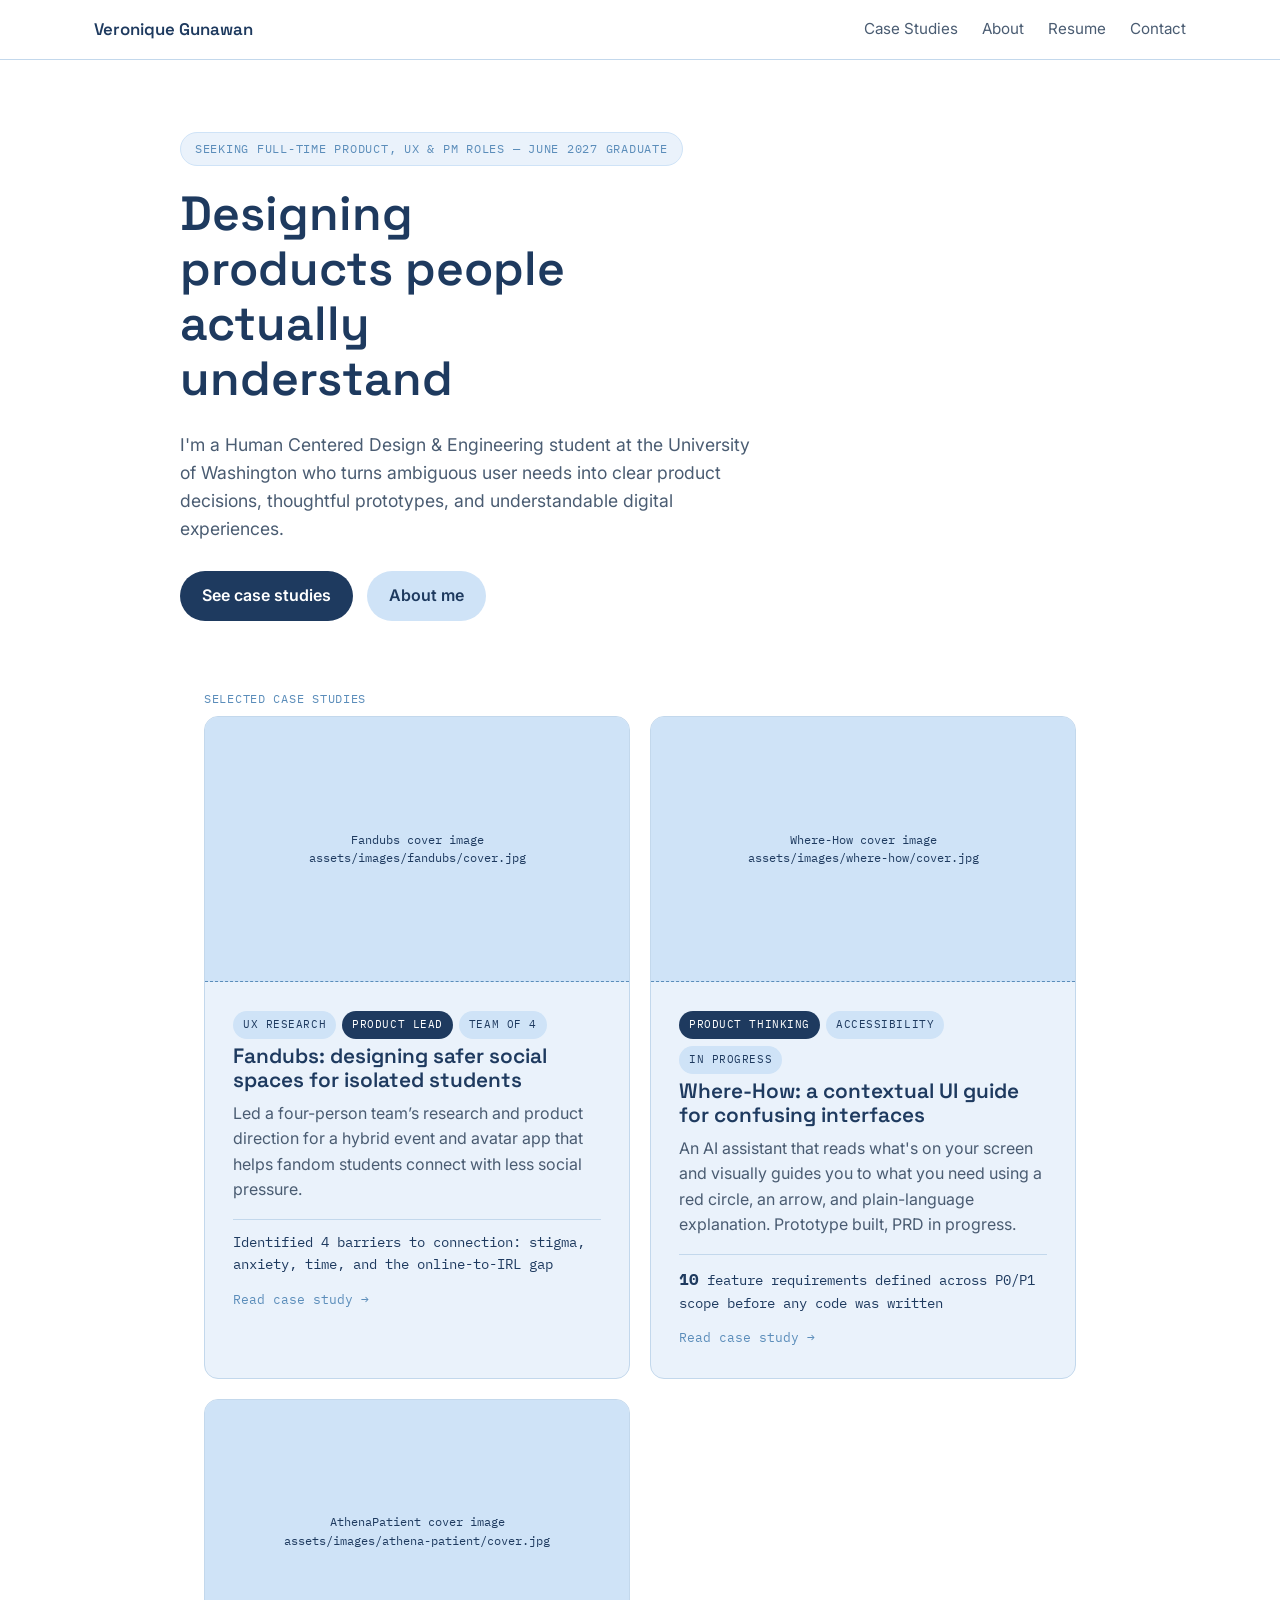
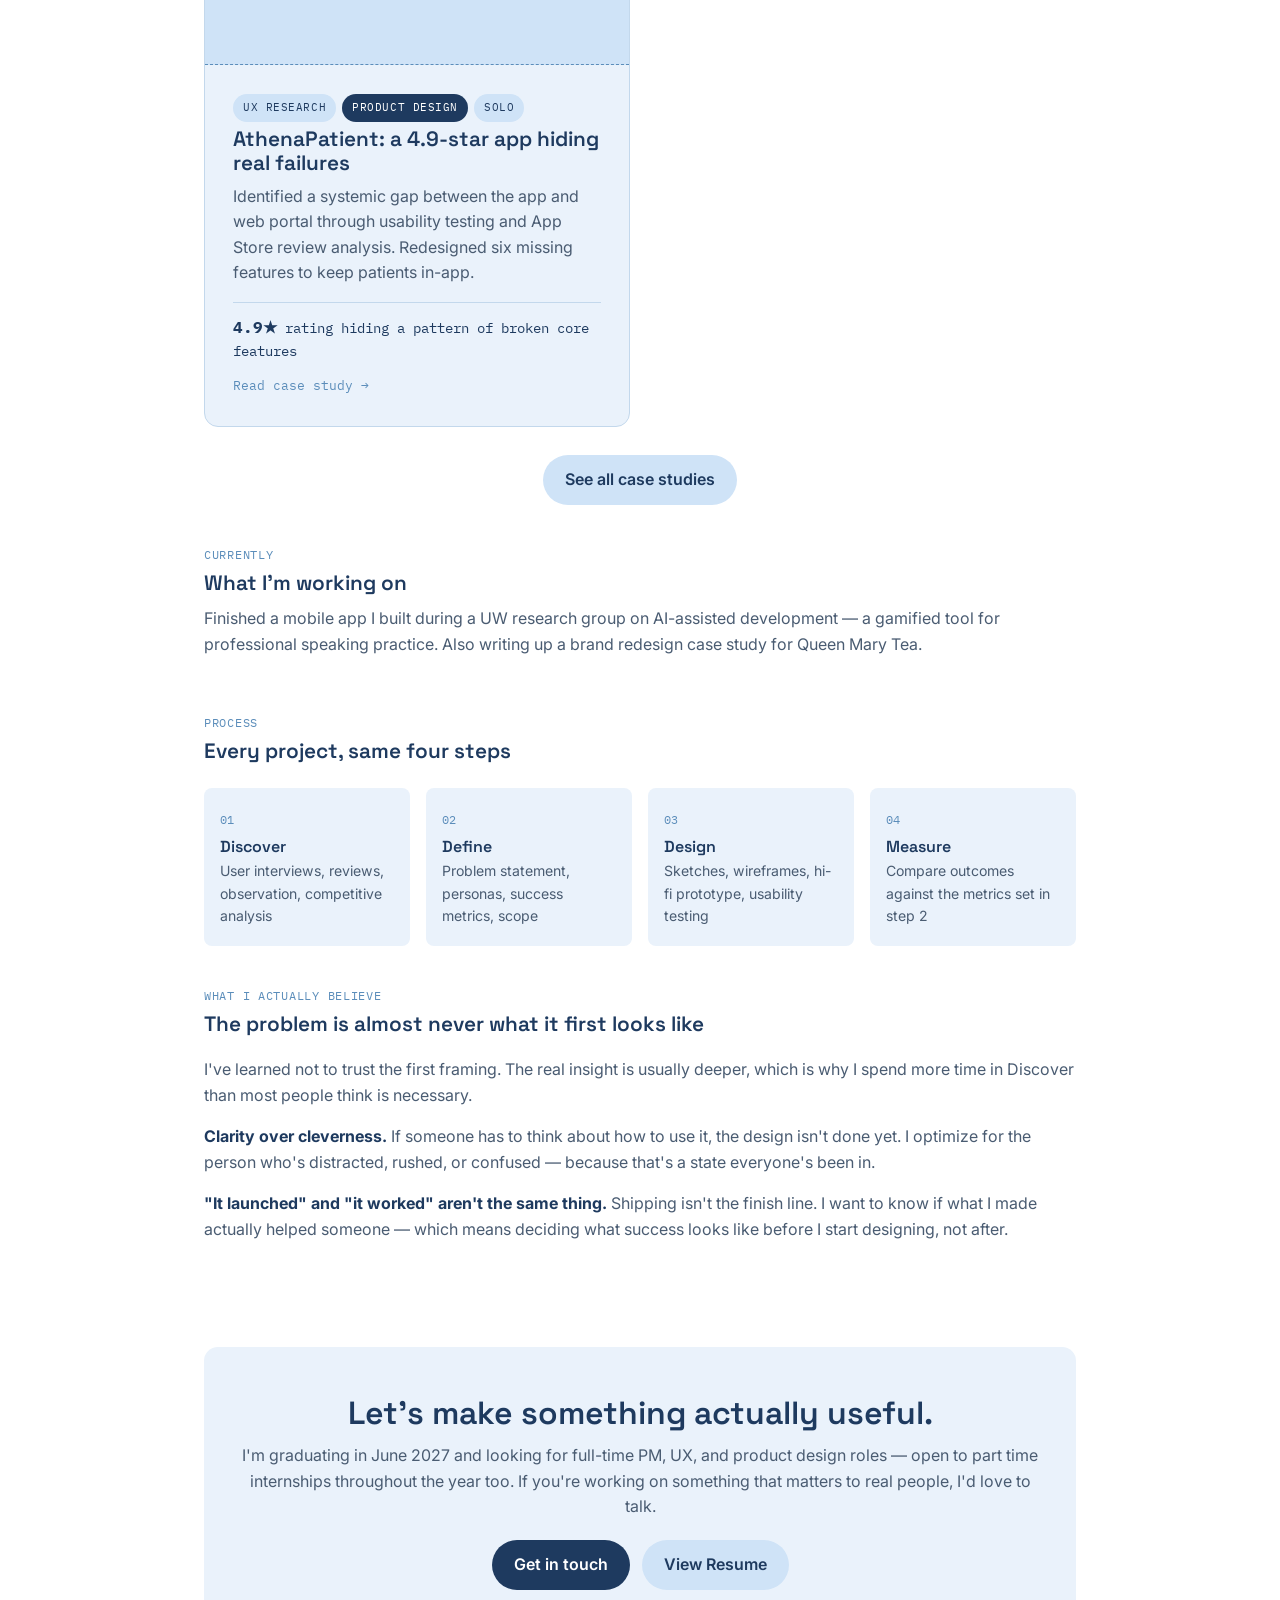
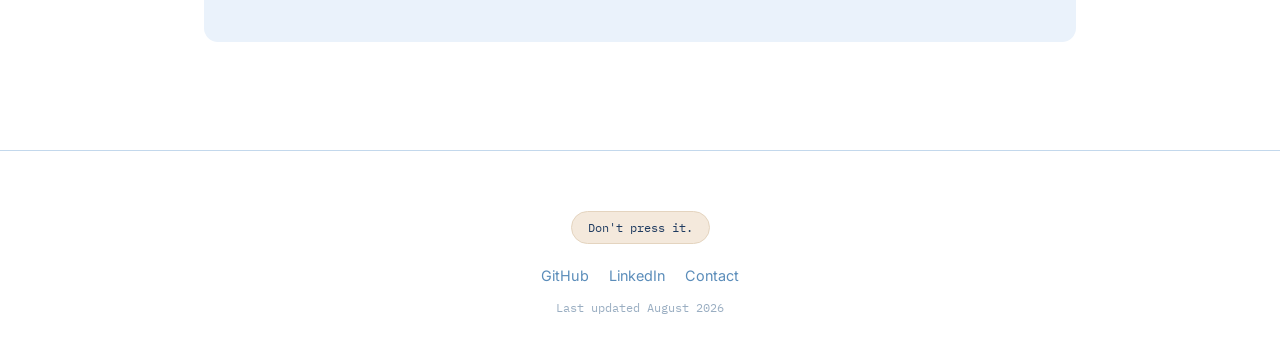
==== index.html @ 457346c0 "correct wording" ====
<!DOCTYPE html>
<html lang="en">
<head>
<meta charset="UTF-8">
<meta name="viewport" content="width=device-width, initial-scale=1.0">
<!-- Google Analytics (GA4)t ID -->
<script async src="https://www.googletagmanager.com/gtag/js?id=G-GP480TKW8N"></script>
<script>
  window.dataLayer = window.dataLayer || [];
  function gtag(){dataLayer.push(arguments);}
  gtag('js', new Date());
  gtag('config', 'G-GP480TKW8N');
</script>
<title>Veronique Gunawan — Product &amp; UX Design</title>
<meta name="description" content="HCDE student at UW turning messy user research into clear, measurable product decisions. PM and UX portfolio.">
<link rel="stylesheet" href="assets/css/style.css">
</head>
<body>

<nav class="site-nav">
  <div class="wrap-wide">
    <a href="index.html" class="nav-name">Veronique Gunawan</a>
    <ul class="nav-links">
      <li><a href="case-studies/index.html">Case Studies</a></li>
      <li><a href="about.html">About</a></li>
      <li><a href="https://drive.google.com/file/d/1UTaKH7hEgYopthcgg3RFJcfNHOlt4HZT/view?usp=sharing" target="_blank" rel="noopener">Resume</a></li>
      <li><a href="mailto:veronique.gunawan@gmail.com">Contact</a></li>
    </ul>
  </div>
</nav>

<header class="hero wrap">
  <span class="eyebrow">Seeking full-time Product, UX &amp; PM roles — June 2027 Graduate</span>
  <h1>Designing products people actually understand</h1>
  <p class="lede">I'm a Human Centered Design &amp; Engineering student at the University of Washington who turns ambiguous user needs into clear product decisions, thoughtful prototypes, and understandable digital experiences.</p>
  <div class="hero-actions">
    <a href="case-studies/index.html" class="btn btn-primary">See case studies</a>
    <a href="about.html" class="btn btn-secondary">About me</a>
  </div>
</header>

<section class="wrap">
  <span class="section-label">Selected case studies</span>
  <div class="card-grid">

    <a class="case-card" href="case-studies/fandubs.html">
      <div class="case-card__image">Fandubs cover image<br>assets/images/fandubs/cover.jpg</div>
      <div class="case-card__body">
      <div>
        <span class="tag">UX Research</span><span class="tag tag-pm">Product Lead</span><span class="tag">Team of 4</span>
      </div>
      <h3>Fandubs: designing safer social spaces for isolated students</h3>
      <p class="hook">Led a four-person team’s research and product direction for a hybrid event and avatar app that helps fandom students connect with less social pressure.</p>
      <div class="stat-line"> Identified 4 barriers to connection: stigma, anxiety, time, and the online-to-IRL gap</div>
      <span class="card-arrow">Read case study →</span>
      </div>
    </a>

    <a class="case-card" href="case-studies/where-how.html">
      <div class="case-card__image">Where-How cover image<br>assets/images/where-how/cover.jpg</div>
      <div class="case-card__body">
      <div>
        <span class="tag tag-pm">Product Thinking</span><span class="tag">Accessibility</span><span class="tag">In Progress</span>
      </div>
      <h3>Where-How: a contextual UI guide for confusing interfaces</h3>
      <p class="hook">An AI assistant that reads what's on your screen and visually guides you to what you need using a red circle, an arrow, and plain-language explanation. Prototype built, PRD in progress.</p>
      <div class="stat-line"><b>10</b> feature requirements defined across P0/P1 scope before any code was written</div>
      <span class="card-arrow">Read case study →</span>
      </div>
    </a>

    <a class="case-card" href="case-studies/athena-patient.html">
      <div class="case-card__image">AthenaPatient cover image<br>assets/images/athena-patient/cover.jpg</div>
      <div class="case-card__body">
      <div>
        <span class="tag">UX Research</span><span class="tag tag-pm">Product Design</span><span class="tag">Solo</span>
      </div>
      <h3>AthenaPatient: a 4.9-star app hiding real failures</h3>
      <p class="hook">Identified a systemic gap between the app and web portal through usability testing and App Store review analysis. Redesigned six missing features to keep patients in-app.</p>
      <div class="stat-line"><b>4.9★</b> rating hiding a pattern of broken core features</div>
      <span class="card-arrow">Read case study →</span>
      </div>
    </a>

  </div>
  <div style="text-align:center; margin-top:28px;">
    <a href="case-studies/index.html" class="btn btn-secondary">See all case studies</a>
  </div>
</section>

<section class="wrap">
  <span class="section-label">Currently</span>
  <h2 style="font-size:1.3rem;">What I'm working on</h2>
  <p>Finished a mobile app I built during a UW research group on AI-assisted development — a gamified tool for professional speaking practice. Also writing up a brand redesign case study for Queen Mary Tea.</p>
</section>

<section class="wrap">
  <span class="section-label">Process</span>
  <h2 style="font-size:1.3rem;">Every project, same four steps</h2>
  <div class="process-steps">
    <div class="process-step">
      <span class="num">01</span>
      <h4>Discover</h4>
      <p>User interviews, reviews, observation, competitive analysis</p>
    </div>
    <div class="process-step">
      <span class="num">02</span>
      <h4>Define</h4>
      <p>Problem statement, personas, success metrics, scope</p>
    </div>
    <div class="process-step">
      <span class="num">03</span>
      <h4>Design</h4>
      <p>Sketches, wireframes, hi-fi prototype, usability testing</p>
    </div>
    <div class="process-step">
      <span class="num">04</span>
      <h4>Measure</h4>
      <p>Compare outcomes against the metrics set in step 2</p>
    </div>
  </div>
</section>

<section class="wrap">
  <span class="section-label">What I actually believe</span>
  <h2 style="font-size:1.3rem; margin-bottom:20px;">The problem is almost never what it first looks like</h2>
  <p>I've learned not to trust the first framing. The real insight is usually deeper, which is why I spend more time in Discover than most people think is necessary.</p>
  <p><strong style="color:var(--navy);">Clarity over cleverness.</strong> If someone has to think about how to use it, the design isn't done yet. I optimize for the person who's distracted, rushed, or confused — because that's a state everyone's been in.</p>
  <p><strong style="color:var(--navy);">"It launched" and "it worked" aren't the same thing.</strong> Shipping isn't the finish line. I want to know if what I made actually helped someone — which means deciding what success looks like before I start designing, not after.</p>
</section>

<section class="wrap">
  <div class="cta-band">
    <h2>Let's make something actually useful.</h2>
    <p>I'm graduating in June 2027 and looking for full-time PM, UX, and product design roles — open to part time internships throughout the year too. If you're working on something that matters to real people, I'd love to talk.</p>
    <a href="mailto:veronique.gunawan@gmail.com" class="btn btn-primary">Get in touch</a>
    <a href="https://drive.google.com/file/d/1UTaKH7hEgYopthcgg3RFJcfNHOlt4HZT/view?usp=sharing" target="_blank" rel="noopener" class="btn btn-secondary">View Resume</a>
  </div>
</section>

<footer>
  <div class="wrap">
    <button id="dont-press-it" class="press-button">Don't press it.</button>
    <div class="footer-links">
      <a href="https://github.com/Veroniki5208" target="_blank" rel="noopener">GitHub</a>
      <a href="https://www.linkedin.com/in/veronique-gunawan/" target="_blank" rel="noopener">LinkedIn</a>
      <a href="mailto:veronique.gunawan@gmail.com">Contact</a>
    </div>
    <div class="updated">Last updated August 2026</div>
  </div>
</footer>

<script src="assets/js/script.js"></script>
</body>
</html>
---- assets/css/style.css ----
/* ============================================
   Veronique Gunawan — Portfolio
   Design tokens
   ============================================ */

@import url('https://fonts.googleapis.com/css2?family=Space+Grotesk:wght@400;500;600;700&family=Inter:wght@400;500;600&family=IBM+Plex+Mono:wght@500&display=swap');

:root {
  /* Color */
  --sky: #EAF2FB;
  --pale-blue: #CFE3F7;
  --mid-blue: #5B8DBA;
  --navy: #1E3A5F;
  --sand: #F4E9DC;
  --white: #FFFFFF;
  --ink: #16283E;
  --ink-soft: #4A5C72;
  --border: #C3D8EC;

  /* Type */
  --font-display: 'Space Grotesk', sans-serif;
  --font-body: 'Inter', sans-serif;
  --font-mono: 'IBM Plex Mono', monospace;

  /* Spacing / layout */
  --max-width: 920px;
  --max-width-wide: 1140px;
  --radius: 14px;
  --radius-sm: 8px;
}

* { box-sizing: border-box; }

html { scroll-behavior: smooth; }

body {
  margin: 0;
  font-family: var(--font-body);
  color: var(--ink);
  background: var(--white);
  line-height: 1.6;
  -webkit-font-smoothing: antialiased;
}

img, video { max-width: 100%; display: block; border-radius: var(--radius-sm); }

a { color: inherit; text-decoration: none; }

h1, h2, h3, h4 {
  font-family: var(--font-display);
  color: var(--navy);
  margin: 0 0 0.5em;
  line-height: 1.15;
  font-weight: 600;
}

h1 { font-size: clamp(2rem, 5vw, 3rem); }
h2 { font-size: clamp(1.5rem, 3.5vw, 2rem); }
h3 { font-size: 1.25rem; }

p { margin: 0 0 1em; color: var(--ink-soft); }

.wrap {
  max-width: var(--max-width);
  margin: 0 auto;
  padding-left: 24px;
  padding-right: 24px;
}

.wrap-wide {
  max-width: var(--max-width-wide);
  margin: 0 auto;
  padding-left: 24px;
  padding-right: 24px;
}

section { padding: 20px 0; }

/* ============================================
   Nav
   ============================================ */

.site-nav {
  position: sticky;
  top: 0;
  z-index: 50;
  background: rgba(255,255,255,0.9);
  backdrop-filter: blur(8px);
  border-bottom: 1px solid var(--border);
}

.site-nav .wrap-wide {
  display: flex;
  align-items: center;
  justify-content: space-between;
  padding-top: 16px;
  padding-bottom: 16px;
}

.nav-name {
  font-family: var(--font-display);
  font-weight: 600;
  font-size: 1.05rem;
  color: var(--navy);
  white-space: nowrap;
}

@media (max-width: 640px) {
  .nav-name { font-size: 0.92rem; }
}

.nav-links {
  display: flex;
  gap: 24px;
  list-style: none;
  margin: 0;
  padding: 0;
  font-size: 0.95rem;
}

.nav-links a {
  color: var(--ink-soft);
  transition: color 0.15s ease;
}

.nav-links a:hover { color: var(--mid-blue); }

.back-link {
  display: inline-flex;
  align-items: center;
  gap: 6px;
  font-family: var(--font-mono);
  font-size: 0.8rem;
  color: var(--mid-blue);
  text-transform: uppercase;
  letter-spacing: 0.04em;
}

/* ============================================
   Buttons / tags
   ============================================ */

.btn {
  display: inline-block;
  font-family: var(--font-body);
  font-weight: 600;
  padding: 12px 22px;
  border-radius: 999px;
  transition: transform 0.15s ease, box-shadow 0.15s ease;
}

.btn-primary {
  background: var(--navy);
  color: var(--white);
}

.btn-primary:hover { transform: translateY(-2px); box-shadow: 0 8px 20px rgba(30,58,95,0.25); }

.btn-secondary {
  background: var(--pale-blue);
  color: var(--navy);
}

.btn-secondary:hover { transform: translateY(-2px); }

.tag {
  display: inline-block;
  font-family: var(--font-mono);
  font-size: 0.7rem;
  text-transform: uppercase;
  letter-spacing: 0.05em;
  background: var(--pale-blue);
  color: var(--navy);
  padding: 5px 10px;
  border-radius: 999px;
  margin: 0 6px 6px 0;
}

.tag-pm {
  background: var(--navy);
  color: var(--white);
}

/* ============================================
   Hero (home)
   ============================================ */

.hero {
  padding: 72px 0 48px;
}

.eyebrow {
  font-family: var(--font-mono);
  font-size: 0.78rem;
  text-transform: uppercase;
  letter-spacing: 0.06em;
  color: var(--mid-blue);
  background: var(--sky);
  border: 1px solid var(--pale-blue);
  display: inline-block;
  padding: 6px 14px;
  border-radius: 999px;
  margin-bottom: 20px;
}

.hero h1 { max-width: 14ch; }

.hero .lede {
  font-size: 1.1rem;
  max-width: 52ch;
  margin-top: 16px;
}

.hero-actions {
  display: flex;
  gap: 14px;
  margin-top: 28px;
  flex-wrap: wrap;
}

/* button easter egg */
.press-button {
  font-family: var(--font-mono);
  font-size: 0.75rem;
  background: var(--sand);
  border: 1px solid #E4D4BF;
  color: var(--navy);
  padding: 8px 16px;
  border-radius: 999px;
  cursor: pointer;
  margin-top: 20px;
  margin-bottom: 20px;
}

.press-button:hover { background: #EEDFC9; }

/* ============================================
   Cards — case study grid
   ============================================ */

.card-grid {
  display: grid;
  grid-template-columns: 1fr;
  gap: 20px;
}

.case-card { display: block; }

.case-card {
  background: var(--sky);
  border: 1px solid var(--border);
  border-radius: var(--radius);
  overflow: hidden;
  transition: transform 0.18s ease, box-shadow 0.18s ease, border-color 0.18s ease;
}

.case-card:hover {
  transform: translateY(-3px);
  box-shadow: 0 12px 28px rgba(30,58,95,0.10);
  border-color: var(--mid-blue);
}

.case-card__image {
  aspect-ratio: 16 / 10;
  background: var(--pale-blue);
  border-bottom: 1px dashed var(--mid-blue);
  display: flex;
  align-items: center;
  justify-content: center;
  color: var(--navy);
  font-family: var(--font-mono);
  font-size: 0.72rem;
  text-align: center;
  padding: 12px;
}

.case-card__image img { width: 100%; height: 100%; object-fit: cover; border-radius: 0; }

.case-card__body { padding: 28px; }

.case-card h3 { margin-bottom: 8px; font-size: 1.3rem; }

.case-card .hook {
  color: var(--ink-soft);
  margin-bottom: 16px;
}

.case-card .stat-line {
  font-family: var(--font-mono);
  font-size: 0.85rem;
  color: var(--navy);
  border-top: 1px solid var(--border);
  padding-top: 12px;
  margin-top: 4px;
}

.case-card .stat-line b { font-size: 1rem; }

.card-arrow {
  font-family: var(--font-mono);
  font-size: 0.8rem;
  color: var(--mid-blue);
  margin-top: 14px;
  display: inline-block;
}

/* ============================================
   Process steps
   ============================================ */

.process-steps {
  display: grid;
  grid-template-columns: repeat(4, 1fr);
  gap: 16px;
  margin-top: 24px;
}

.process-step {
  background: var(--sky);
  border-radius: var(--radius-sm);
  padding: 18px 16px;
}

.process-step .num {
  font-family: var(--font-mono);
  font-size: 0.75rem;
  color: var(--mid-blue);
}

.process-step h4 { margin: 6px 0 4px; font-size: 1rem; }

.process-step p { font-size: 0.88rem; margin: 0; }

/* ============================================
   Stat row
   ============================================ */

.stat-row {
  display: grid;
  grid-template-columns: repeat(auto-fit, minmax(140px, 1fr));
  gap: 16px;
  margin: 28px 0;
}

.stat-block {
  background: var(--white);
  border: 1px solid var(--border);
  border-radius: var(--radius-sm);
  padding: 18px;
}

.stat-block .num {
  font-family: var(--font-display);
  font-size: 1.8rem;
  color: var(--navy);
  font-weight: 700;
}

.stat-block .label {
  font-size: 0.85rem;
  color: var(--ink-soft);
}

/* ============================================
   Quick-scan summary bar (Problem / Approach / Impact)
   ============================================ */

.scan-bar {
  display: grid;
  grid-template-columns: 1fr;
  gap: 0;
  background: var(--white);
  border: 1px solid var(--border);
  border-radius: var(--radius);
  overflow: hidden;
  margin: 28px 0;
}

.scan-bar__item {
  padding: 20px 24px;
  border-bottom: 1px solid var(--border);
}

.scan-bar__item:last-child { border-bottom: none; }

.scan-bar__label {
  font-family: var(--font-mono);
  font-size: 0.7rem;
  text-transform: uppercase;
  letter-spacing: 0.05em;
  color: var(--mid-blue);
  margin-bottom: 6px;
  display: block;
}

.scan-bar__item p { margin: 0; color: var(--ink); font-size: 0.95rem; }

.scan-bar__item.impact { background: var(--sky); }
.scan-bar__item.impact p { color: var(--navy); font-weight: 500; }

@media (min-width: 800px) {
  .scan-bar { grid-template-columns: 1fr 1fr 1fr; }
  .scan-bar__item { border-bottom: none; border-right: 1px solid var(--border); }
  .scan-bar__item:last-child { border-right: none; }
}

/* ============================================
   Meta grid (role / timeline / methods / tools)
   ============================================ */

.meta-grid {
  display: grid;
  grid-template-columns: repeat(auto-fit, minmax(150px, 1fr));
  gap: 20px;
  margin: 28px 0;
  padding: 20px 0;
  border-top: 1px solid var(--border);
  border-bottom: 1px solid var(--border);
}

.meta-grid .label {
  font-family: var(--font-mono);
  font-size: 0.7rem;
  text-transform: uppercase;
  letter-spacing: 0.05em;
  color: var(--mid-blue);
  margin-bottom: 4px;
}

.meta-grid .value { font-size: 0.92rem; color: var(--ink); }

/* ============================================
   Quote block
   ============================================ */

blockquote {
  font-family: var(--font-display);
  font-size: 1.15rem;
  color: var(--navy);
  border-left: 3px solid var(--mid-blue);
  padding: 4px 0 4px 20px;
  margin: 24px 0;
}

blockquote cite {
  display: block;
  font-family: var(--font-mono);
  font-size: 0.75rem;
  color: var(--ink-soft);
  font-style: normal;
  margin-top: 8px;
}

/* ============================================
   Table
   ============================================ */

table {
  width: 100%;
  border-collapse: collapse;
  margin: 20px 0;
  font-size: 0.9rem;
}

th, td {
  text-align: left;
  padding: 10px 12px;
  border-bottom: 1px solid var(--border);
}

th {
  font-family: var(--font-mono);
  font-size: 0.72rem;
  text-transform: uppercase;
  letter-spacing: 0.04em;
  color: var(--mid-blue);
}

/* ============================================
   Section labels
   ============================================ */

.section-label {
  font-family: var(--font-mono);
  font-size: 0.75rem;
  text-transform: uppercase;
  letter-spacing: 0.06em;
  color: var(--mid-blue);
  margin-bottom: 8px;
  display: block;
}

/* ============================================
   Timeline (backpack study — phase markers)
   ============================================ */

.timeline {
  display: flex;
  flex-wrap: wrap;
  gap: 10px;
  margin: 20px 0;
}

.timeline-step {
  font-family: var(--font-mono);
  font-size: 0.75rem;
  padding: 8px 14px;
  border-radius: 999px;
  background: var(--sky);
  color: var(--ink-soft);
  border: 1px solid var(--border);
}

.timeline-step.complete {
  background: var(--navy);
  color: var(--white);
  border-color: var(--navy);
}

/* ============================================
   Finding cards
   ============================================ */

.finding-list {
  display: grid;
  gap: 14px;
  margin: 20px 0;
}

.finding {
  display: flex;
  gap: 14px;
  background: var(--sky);
  border-radius: var(--radius-sm);
  padding: 16px 18px;
  align-items: flex-start;
}

.finding .arrow { color: var(--mid-blue); font-family: var(--font-mono); }

/* ============================================
   Sticky note callout
   ============================================ */

.sticky-note {
  background: var(--sand);
  border: 1px solid #E4D4BF;
  border-radius: 4px;
  padding: 14px 18px;
  max-width: 260px;
  font-family: var(--font-mono);
  font-size: 0.82rem;
  color: var(--navy);
  transform: rotate(-2deg);
  box-shadow: 0 4px 10px rgba(30,58,95,0.08);
  margin: 20px auto;
}

.sticky-note.right { float: right; margin-left: 20px; transform: rotate(2deg); }
.sticky-note.left { float: left; margin-right: 20px; }

/* ============================================
   Placeholder image box (until real assets added)
   ============================================ */

.img-placeholder {
  background: var(--pale-blue);
  border: 1px dashed var(--mid-blue);
  border-radius: var(--radius-sm);
  color: var(--navy);
  font-family: var(--font-mono);
  font-size: 0.8rem;
  display: flex;
  align-items: center;
  justify-content: center;
  min-height: 220px;
  margin: 16px 0;
  text-align: center;
  padding: 12px;
}

/* ============================================
   About page
   ============================================ */

.about-hero {
  display: grid;
  grid-template-columns: 1fr;
  gap: 32px;
  align-items: center;
  padding: 56px 0 32px;
}

.about-photo img { border-radius: var(--radius); }

/* ============================================
   In-progress card
   ============================================ */

.progress-card {
  background: var(--navy);
  color: var(--sky);
  border-radius: var(--radius);
  padding: 32px;
  margin-top: 24px;
}

.progress-card h3 { color: var(--white); }
.progress-card p { color: #C7D9EC; }

.progress-bar-wrap {
  position: relative;
  padding-top: 18px;
}

.progress-percent {
  position: absolute;
  top: 0;
  left: var(--progress);
  transform: translateX(-100%);
  font-family: var(--font-mono);
  font-size: 0.78rem;
  color: var(--sand);
  line-height: 1;
}

.progress-bar-track {
  background: rgba(255,255,255,0.15);
  border-radius: 999px;
  height: 8px;
  margin: 16px 0 24px;
  overflow: hidden;
}

.progress-bar-fill {
  background: var(--sand);
  height: 100%;
  border-radius: 999px;
}

.progress-tasks {
  display: grid;
  gap: 10px;
  font-size: 0.9rem;
}

.progress-tasks .done { color: #A9D8B8; }
.progress-tasks .next { color: var(--sand); }

/* ============================================
   Footer
   ============================================ */

footer {
  border-top: 1px solid var(--border);
  padding: 40px 0;
  margin-top: 40px;
  text-align: center;
}

footer .press-line {
  font-family: var(--font-mono);
  font-size: 0.8rem;
  color: var(--ink-soft);
  margin-bottom: 12px;
}

footer .footer-links {
  display: flex;
  justify-content: center;
  gap: 20px;
  font-size: 0.9rem;
  margin-bottom: 12px;
}

footer .footer-links a { color: var(--mid-blue); }

footer .updated {
  font-family: var(--font-mono);
  font-size: 0.72rem;
  color: #9AAEC2;
}

/* ============================================
   CTA band
   ============================================ */

.cta-band {
  background: var(--sky);
  border-radius: var(--radius);
  padding: 48px 32px;
  text-align: center;
  margin: 48px 0;
}

.cta-band h2 { margin-bottom: 12px; }
.cta-band .btn-primary { margin: 4px; }
.cta-band .btn-secondary { margin: 4px; }

/* ============================================
   Responsive
   ============================================ */

@media (min-width: 700px) {
  .card-grid { grid-template-columns: 1fr 1fr; }
  .about-hero { grid-template-columns: 280px 1fr; }
}

@media (min-width: 900px) {
  .card-grid { grid-template-columns: 1fr 1fr; }
}

@media (max-width: 640px) {
  .process-steps { grid-template-columns: 1fr 1fr; }
  .nav-links { gap: 14px; font-size: 0.85rem; }
  section { padding: 40px 0; }
  .wrap, .wrap-wide { padding-left: 20px; padding-right: 20px; }
  .hero h1 { font-size: 2.1rem; }
}

@media (min-width: 641px) and (max-width: 1000px) {
  .wrap, .wrap-wide { padding-left: 48px; padding-right: 48px; }
}
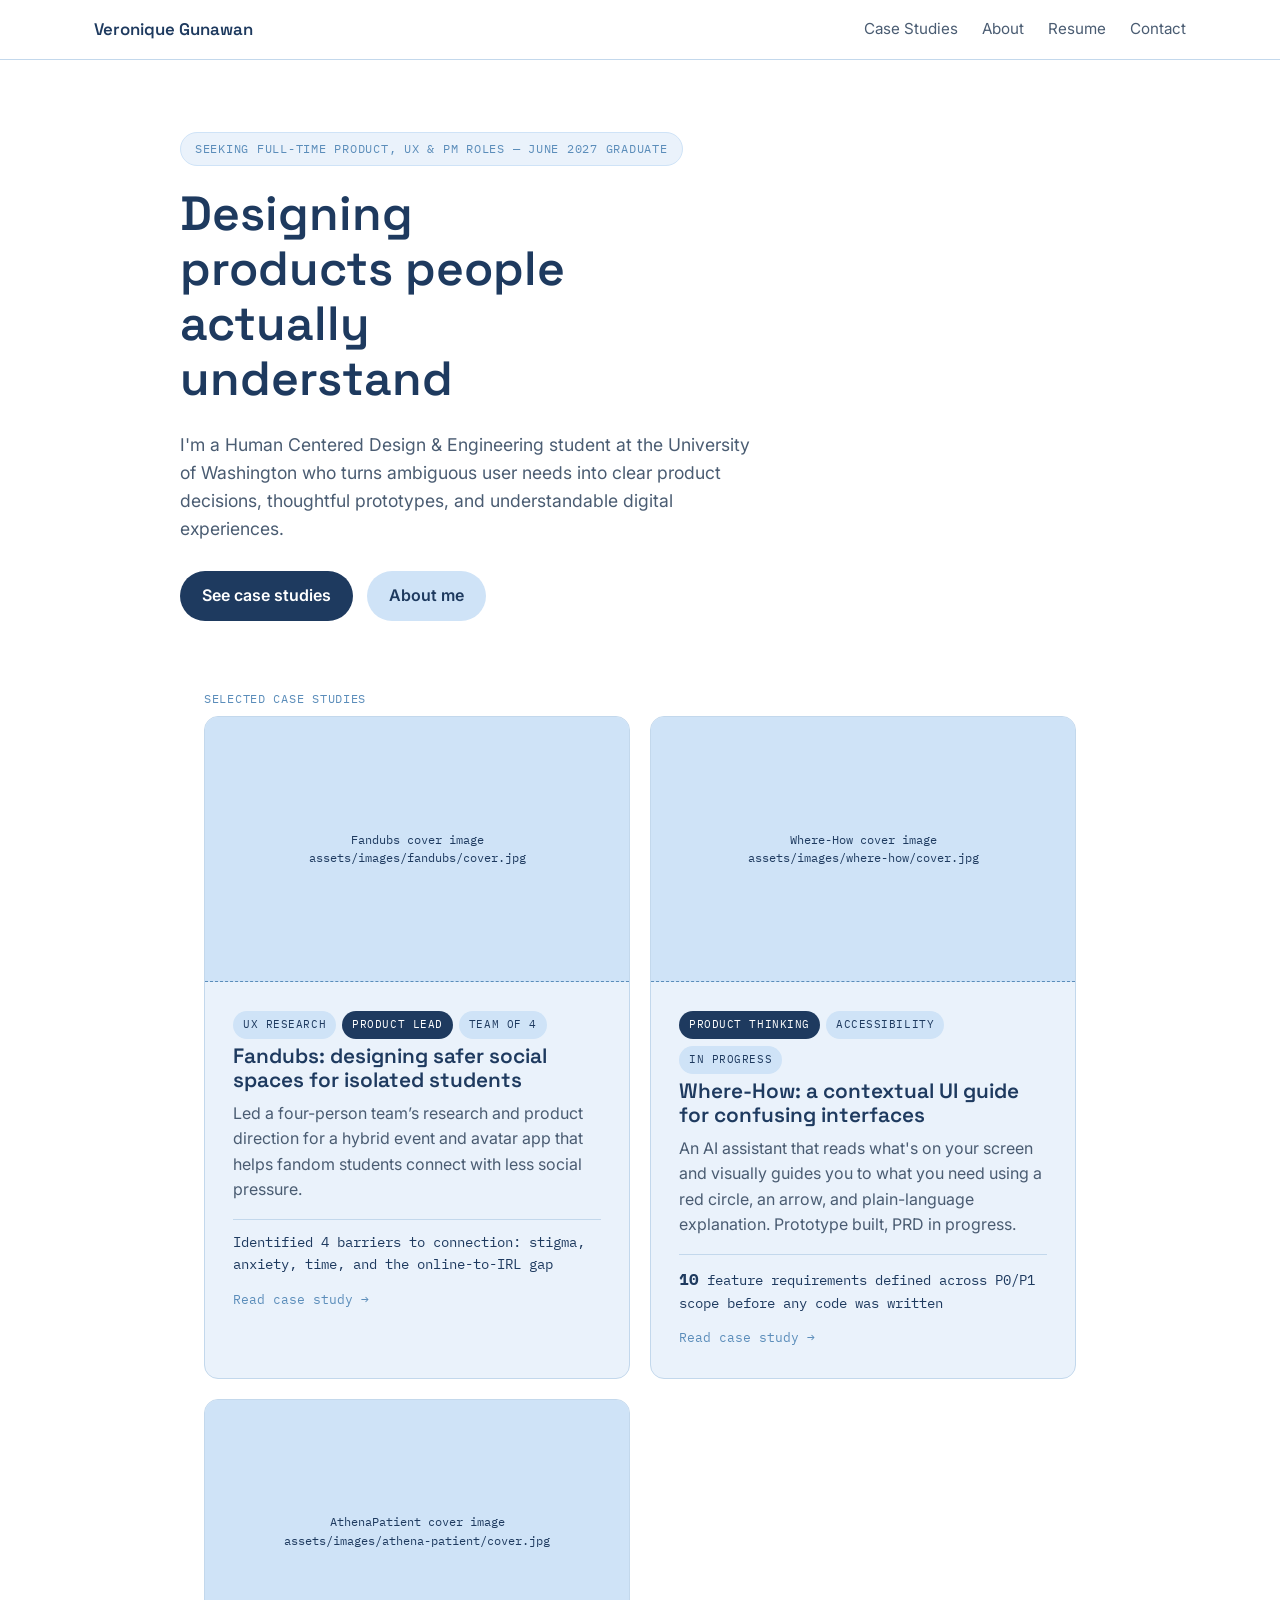
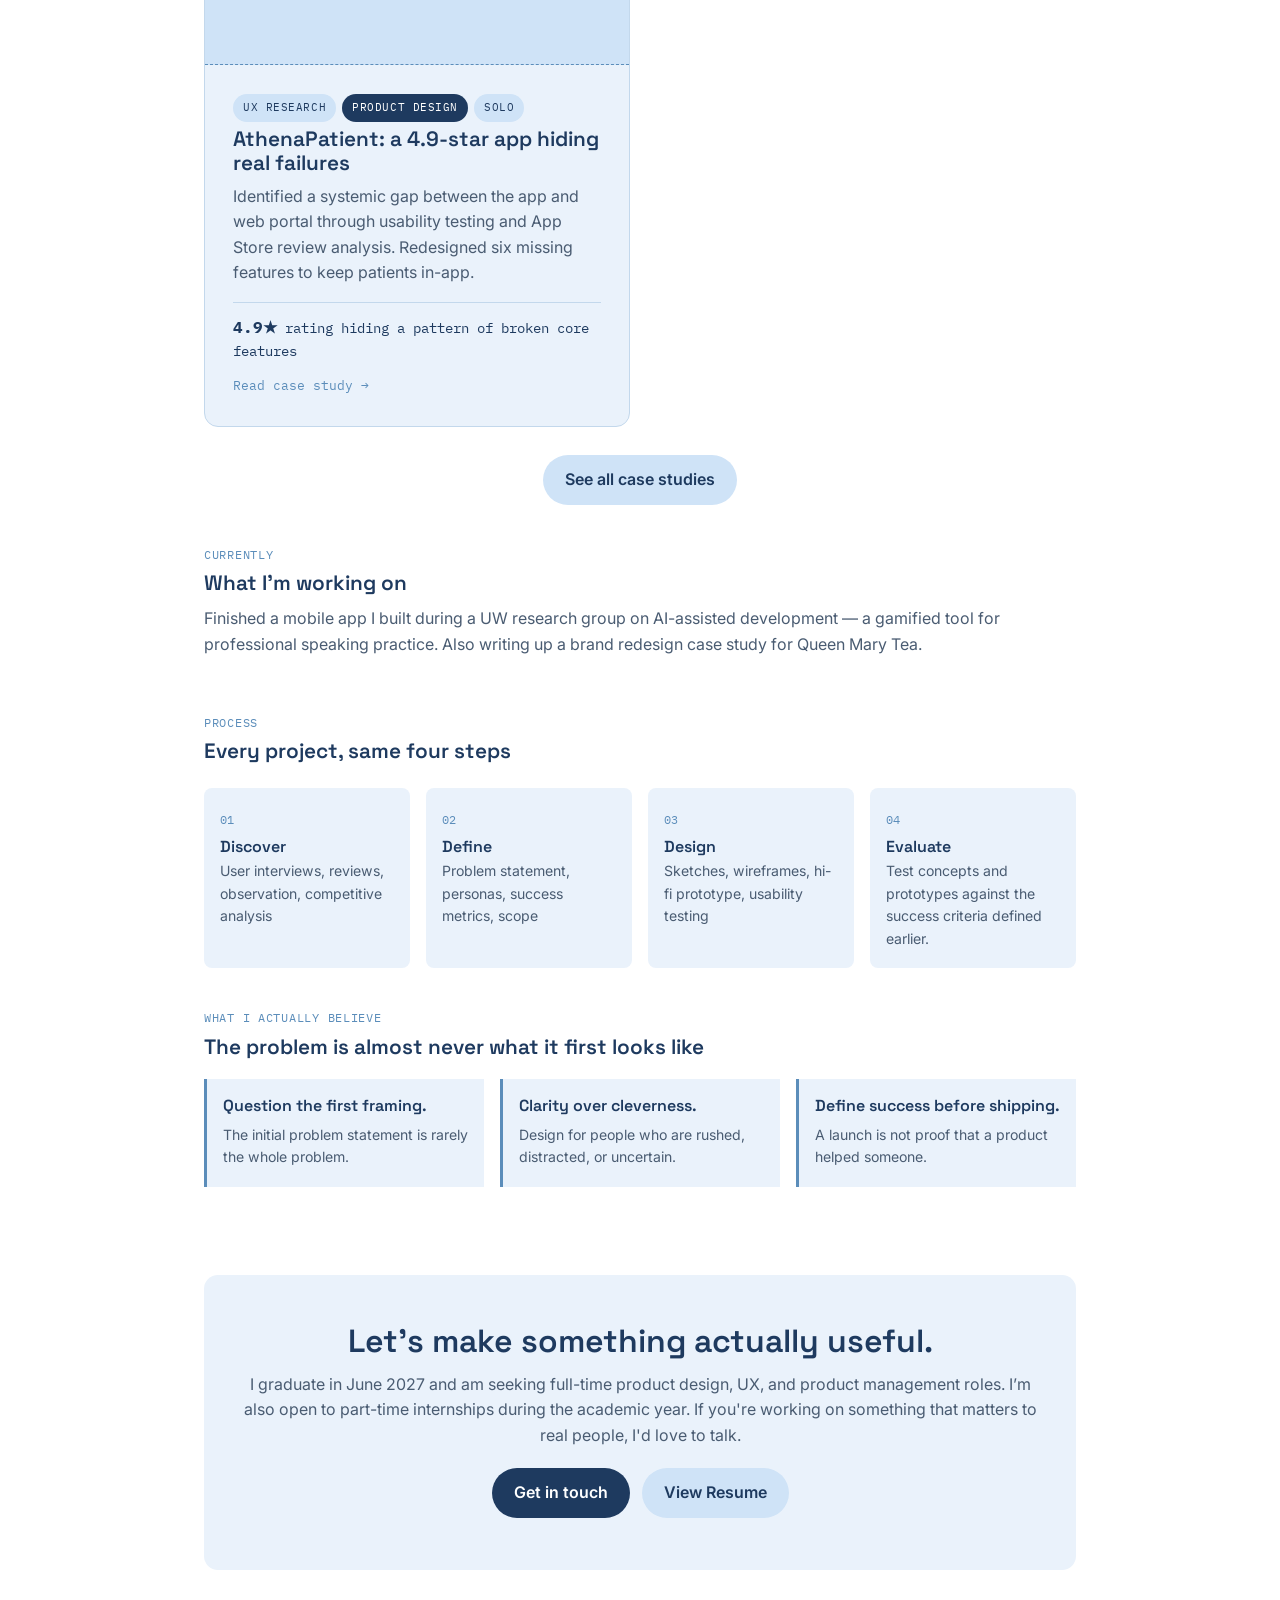
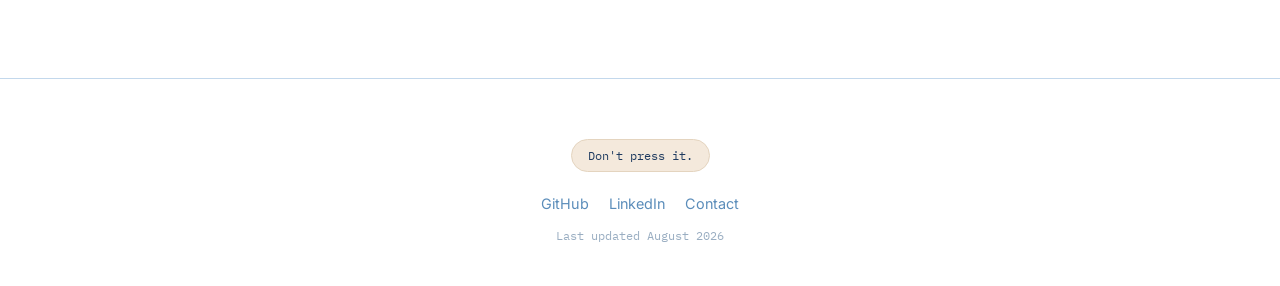
==== commit 1672b578: "update wording" ====
--- a/index.html
+++ b/index.html
@@ -115,8 +115,8 @@
     </div>
     <div class="process-step">
       <span class="num">04</span>
-      <h4>Measure</h4>
-      <p>Compare outcomes against the metrics set in step 2</p>
+      <h4>Evaluate</h4>
+      <p>Test concepts and prototypes against the success criteria defined earlier.</p>
     </div>
   </div>
 </section>
@@ -124,15 +124,26 @@
 <section class="wrap">
   <span class="section-label">What I actually believe</span>
   <h2 style="font-size:1.3rem; margin-bottom:20px;">The problem is almost never what it first looks like</h2>
-  <p>I've learned not to trust the first framing. The real insight is usually deeper, which is why I spend more time in Discover than most people think is necessary.</p>
-  <p><strong style="color:var(--navy);">Clarity over cleverness.</strong> If someone has to think about how to use it, the design isn't done yet. I optimize for the person who's distracted, rushed, or confused — because that's a state everyone's been in.</p>
-  <p><strong style="color:var(--navy);">"It launched" and "it worked" aren't the same thing.</strong> Shipping isn't the finish line. I want to know if what I made actually helped someone — which means deciding what success looks like before I start designing, not after.</p>
+  <div class="principle-grid">
+    <article class="principle-card">
+      <h3>Question the first framing.</h3>
+      <p>The initial problem statement is rarely the whole problem.</p>
+    </article>
+    <article class="principle-card">
+      <h3>Clarity over cleverness.</h3>
+      <p>Design for people who are rushed, distracted, or uncertain.</p>
+    </article>
+    <article class="principle-card">
+      <h3>Define success before shipping.</h3>
+      <p>A launch is not proof that a product helped someone.</p>
+    </article>
+  </div>
 </section>
 
 <section class="wrap">
   <div class="cta-band">
     <h2>Let's make something actually useful.</h2>
-    <p>I'm graduating in June 2027 and looking for full-time PM, UX, and product design roles — open to part time internships throughout the year too. If you're working on something that matters to real people, I'd love to talk.</p>
+    <p>I graduate in June 2027 and am seeking full-time product design, UX, and product management roles. I’m also open to part-time internships during the academic year. If you're working on something that matters to real people, I'd love to talk.</p>
     <a href="mailto:veronique.gunawan@gmail.com" class="btn btn-primary">Get in touch</a>
     <a href="https://drive.google.com/file/d/1UTaKH7hEgYopthcgg3RFJcfNHOlt4HZT/view?usp=sharing" target="_blank" rel="noopener" class="btn btn-secondary">View Resume</a>
   </div>
--- a/assets/css/style.css
+++ b/assets/css/style.css
@@ -332,6 +332,33 @@
 .process-step p { font-size: 0.88rem; margin: 0; }
 
 /* ============================================
+   Principles
+   ============================================ */
+
+.principle-grid {
+  display: grid;
+  grid-template-columns: 1fr;
+  gap: 16px;
+}
+
+.principle-card {
+  background: var(--sky);
+  border-left: 3px solid var(--mid-blue);
+  padding: 18px 16px;
+}
+
+.principle-card h3 {
+  color: var(--navy);
+  font-size: 1rem;
+  margin-bottom: 8px;
+}
+
+.principle-card p {
+  font-size: 0.88rem;
+  margin: 0;
+}
+
+/* ============================================
    Stat row
    ============================================ */
 
@@ -704,6 +731,7 @@
 @media (min-width: 700px) {
   .card-grid { grid-template-columns: 1fr 1fr; }
   .about-hero { grid-template-columns: 280px 1fr; }
+  .principle-grid { grid-template-columns: repeat(3, 1fr); }
 }
 
 @media (min-width: 900px) {
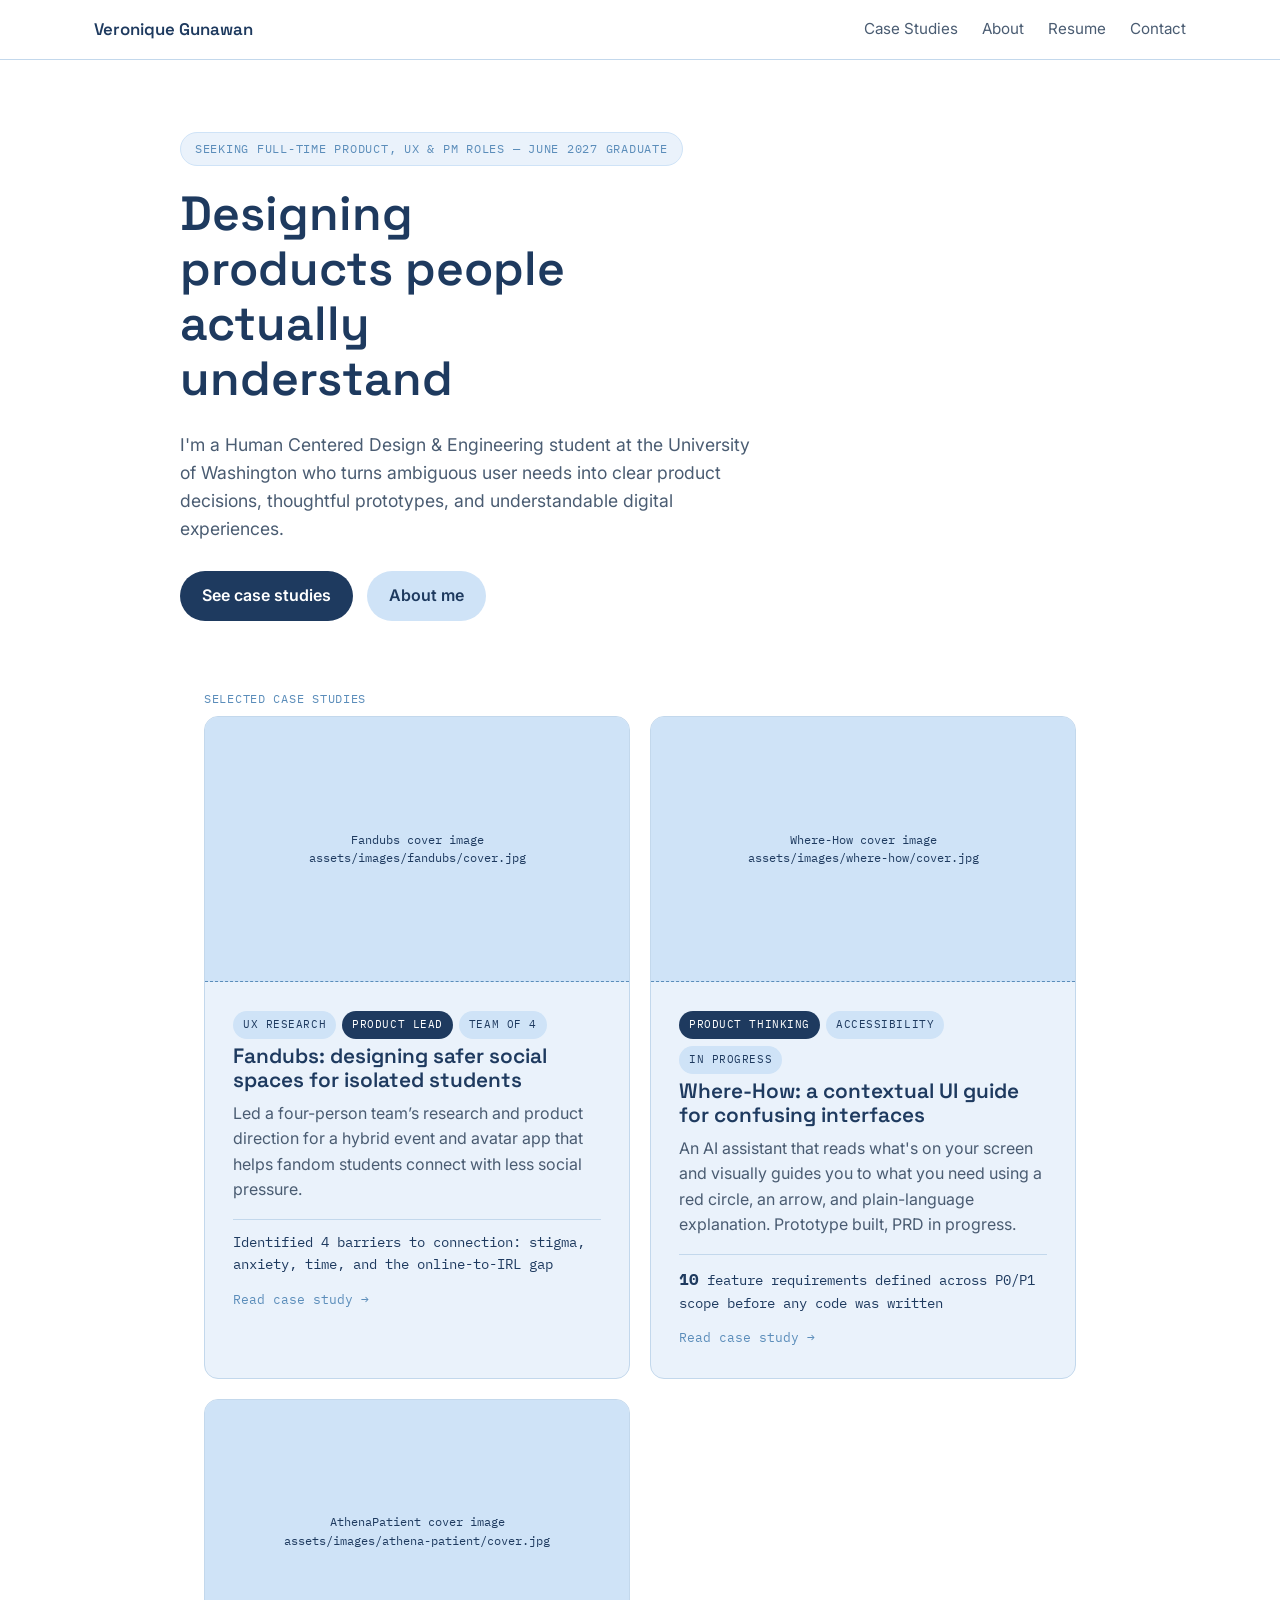
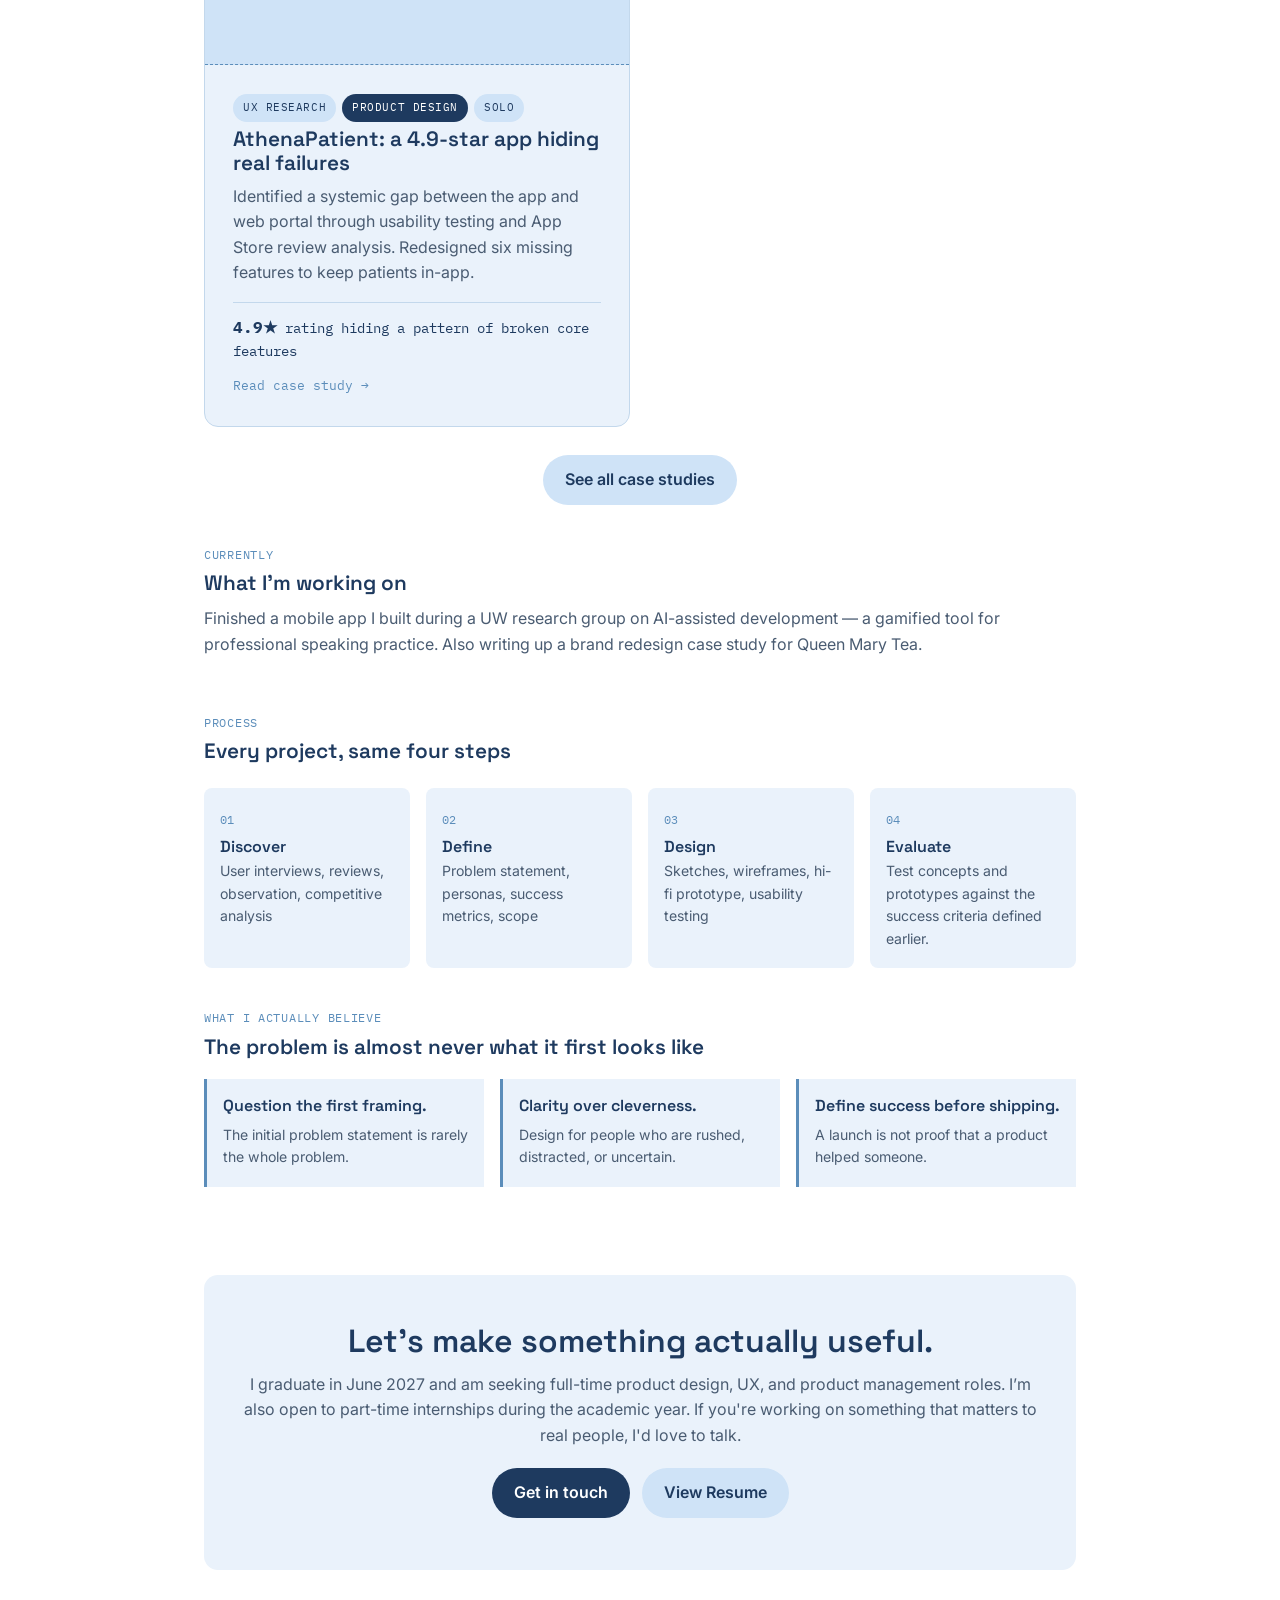
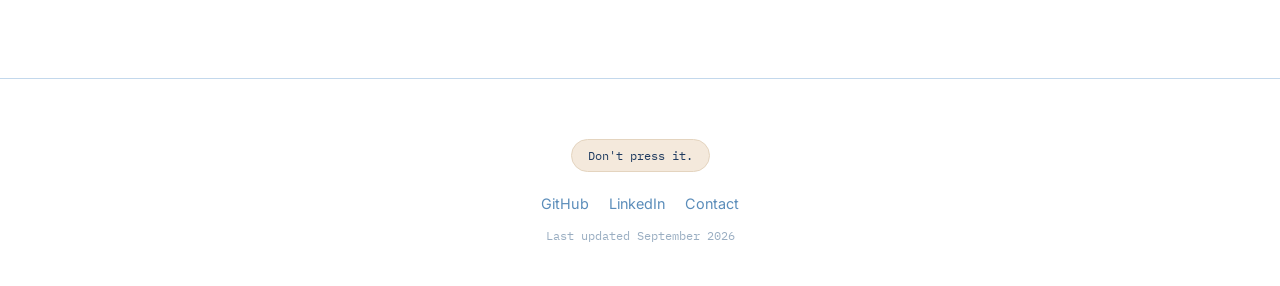
==== commit 5c572550: "update september footer text" ====
--- a/index.html
+++ b/index.html
@@ -157,7 +157,7 @@
       <a href="https://www.linkedin.com/in/veronique-gunawan/" target="_blank" rel="noopener">LinkedIn</a>
       <a href="mailto:veronique.gunawan@gmail.com">Contact</a>
     </div>
-    <div class="updated">Last updated August 2026</div>
+    <div class="updated">Last updated September 2026</div>
   </div>
 </footer>
 
--- a/assets/css/style.css
+++ b/assets/css/style.css
@@ -234,6 +234,43 @@
 
 .press-button:hover { background: #EEDFC9; }
 
+.origin-interaction {
+  margin-top: 24px;
+}
+
+.origin-press-button {
+  display: block;
+  font-family: var(--font-mono);
+  font-size: 0.72rem;
+  background: #C94A4A;
+  border: 1px solid #A83A3A;
+  color: var(--white);
+  padding: 8px 14px;
+  border-radius: var(--radius-sm);
+  cursor: pointer;
+  margin-left: auto;
+  margin-right: auto;
+  transition: transform 0.15s ease, background 0.15s ease;
+}
+
+.origin-press-button:hover {
+  background: #B83F3F;
+  transform: translateY(1px);
+}
+
+.origin-press-button:active { transform: translateY(2px); }
+
+.origin-interaction__message,
+.origin-interaction__log {
+  color: var(--ink-soft);
+  font-family: var(--font-mono);
+  font-size: 0.78rem;
+  margin: 10px 0 0;
+  text-align: center;
+}
+
+.origin-interaction__log { color: var(--mid-blue); }
+
 /* ============================================
    Cards — case study grid
    ============================================ */
@@ -620,6 +657,19 @@
 
 .about-photo img { border-radius: var(--radius); }
 
+.about-hero h1 { max-width: none; }
+
+.about-hero__lede {
+  font-size: 1.1rem;
+  max-width: 52ch;
+  margin-top: 16px;
+}
+
+.about-hero__status {
+  margin-top: 20px;
+  margin-bottom: 0;
+}
+
 /* ============================================
    In-progress card
    ============================================ */
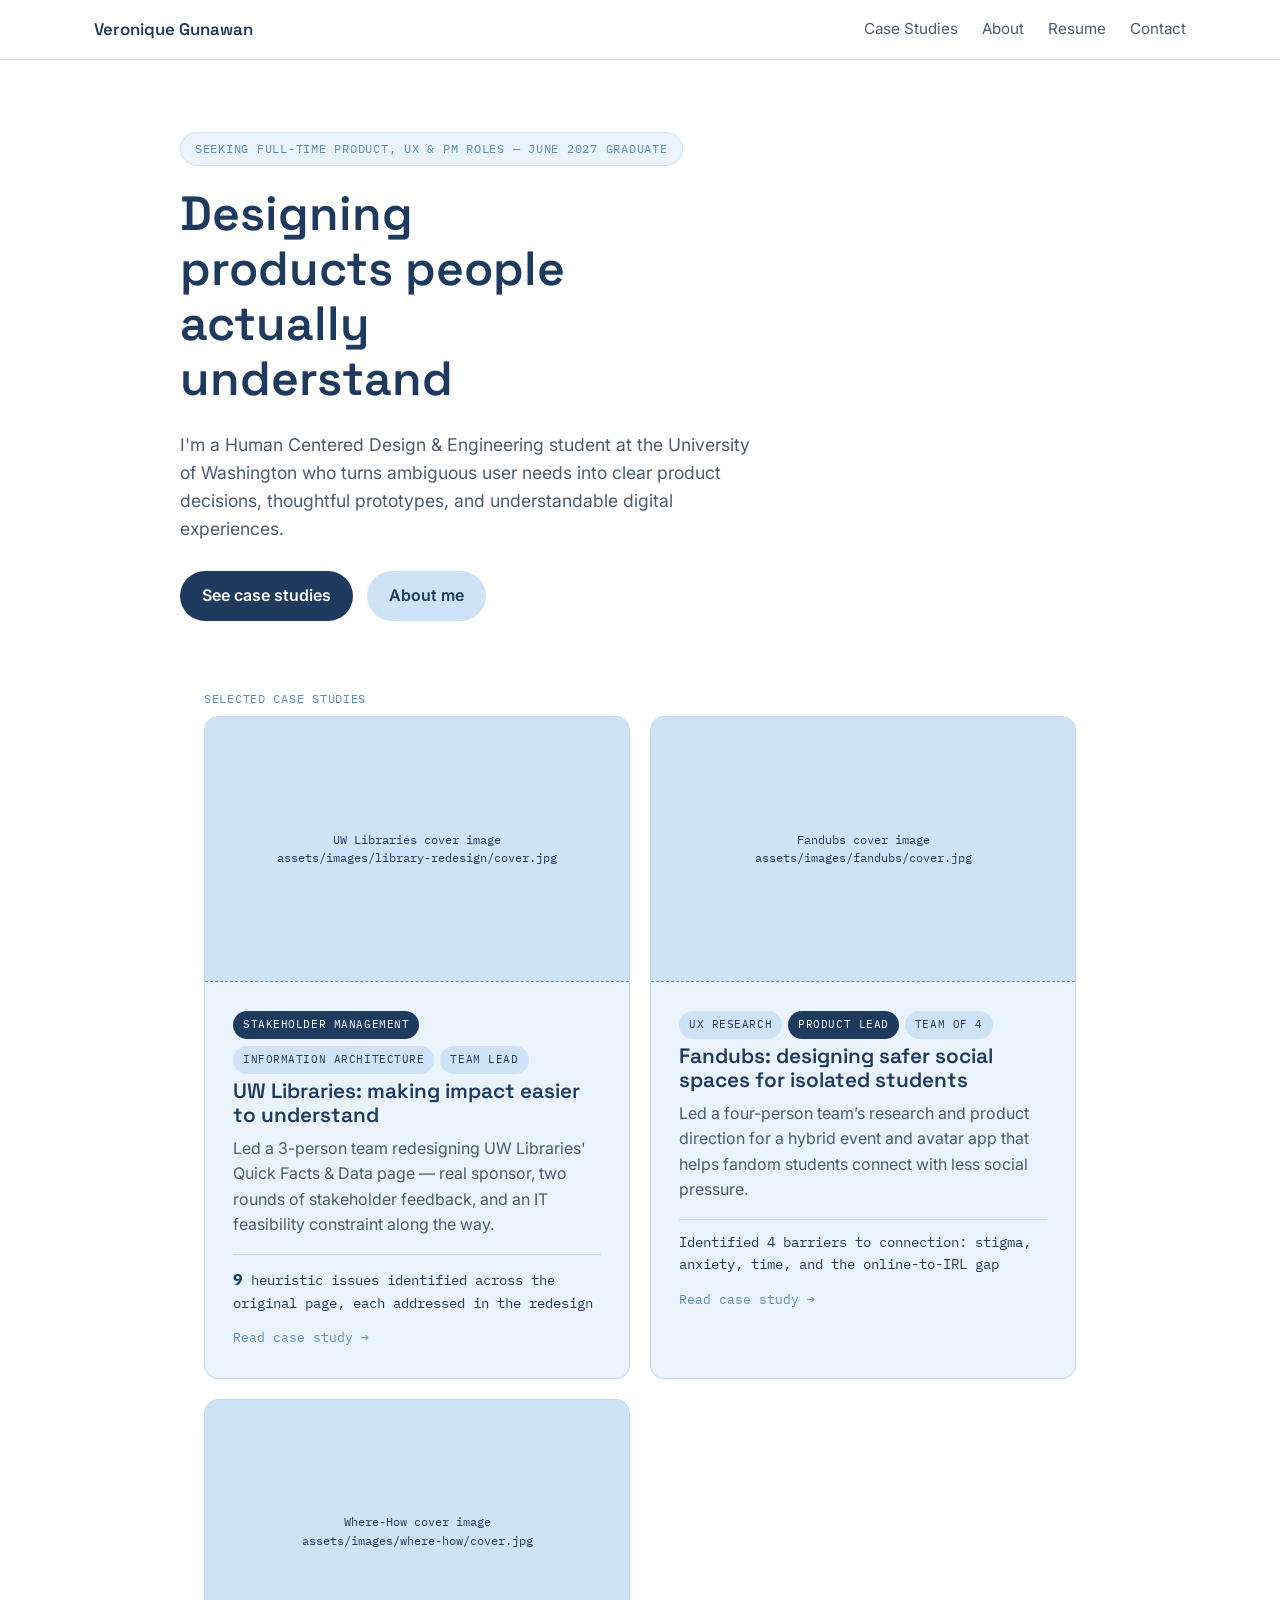
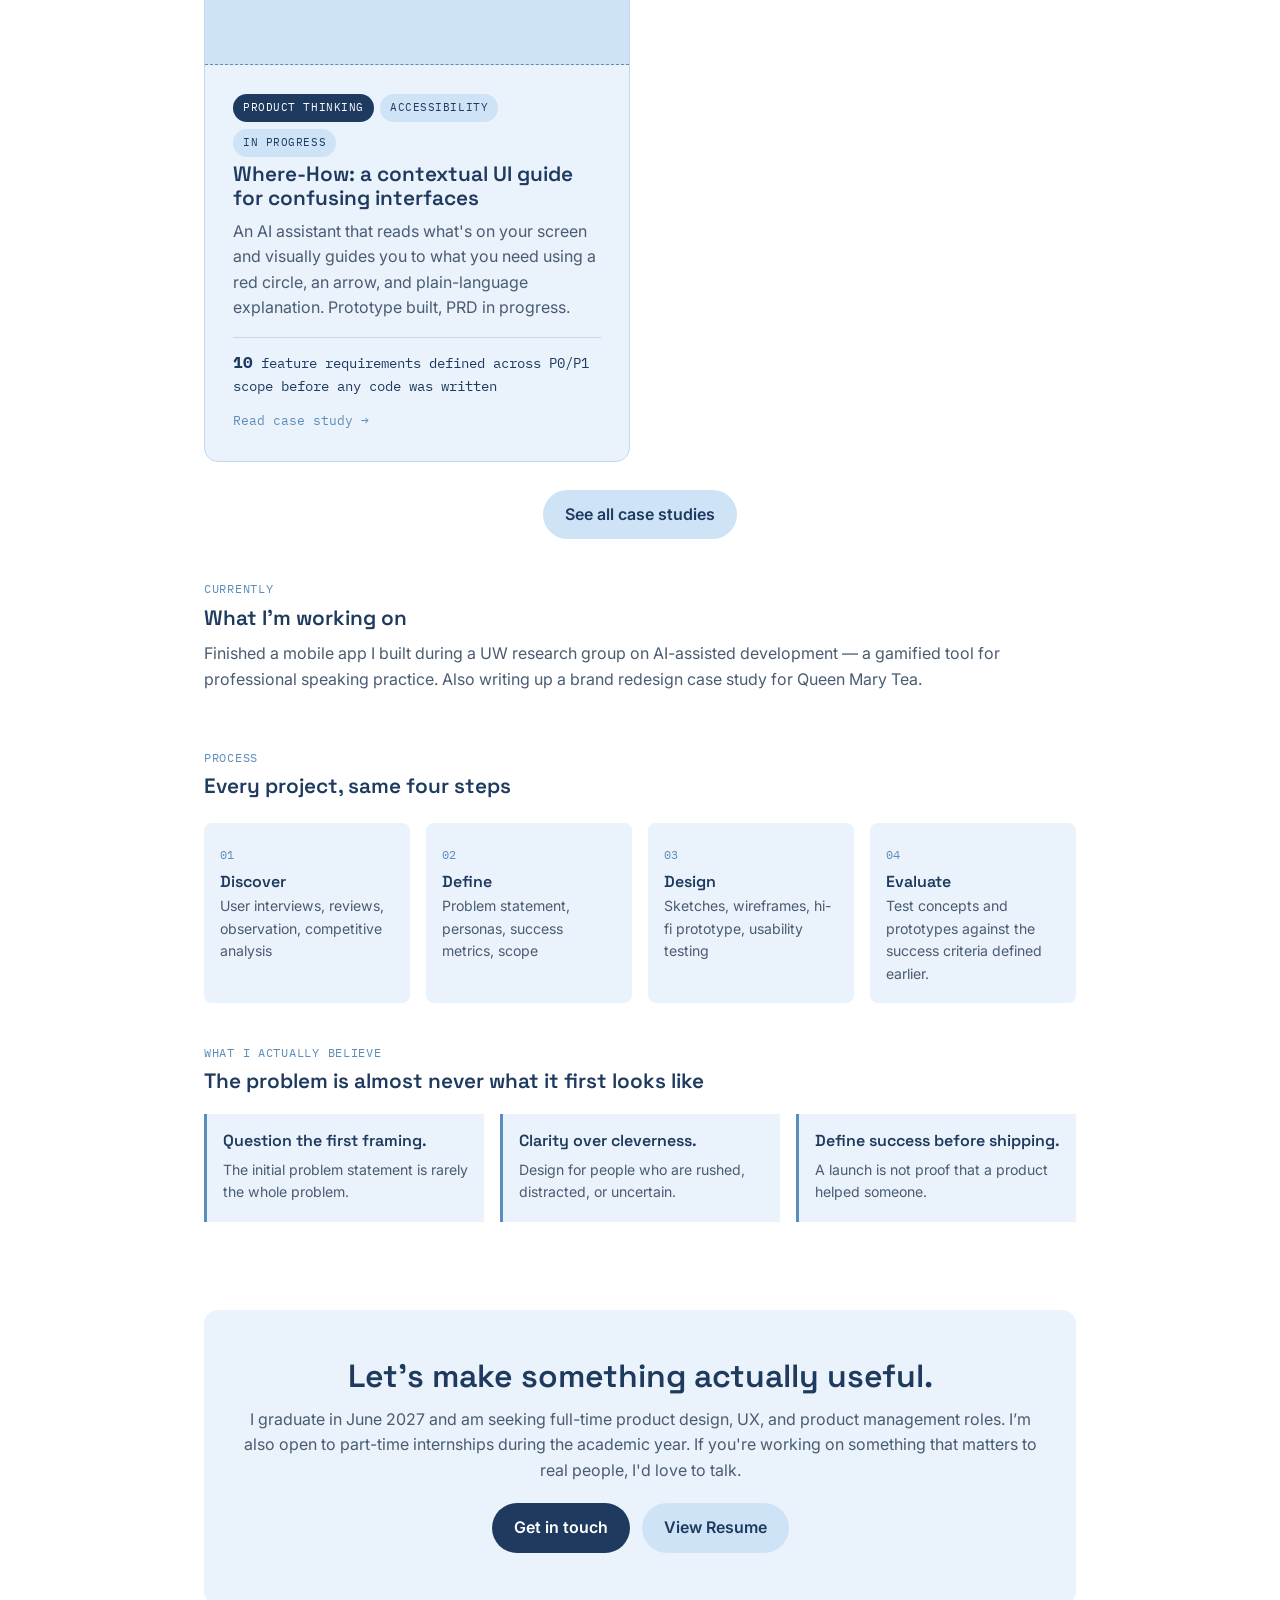
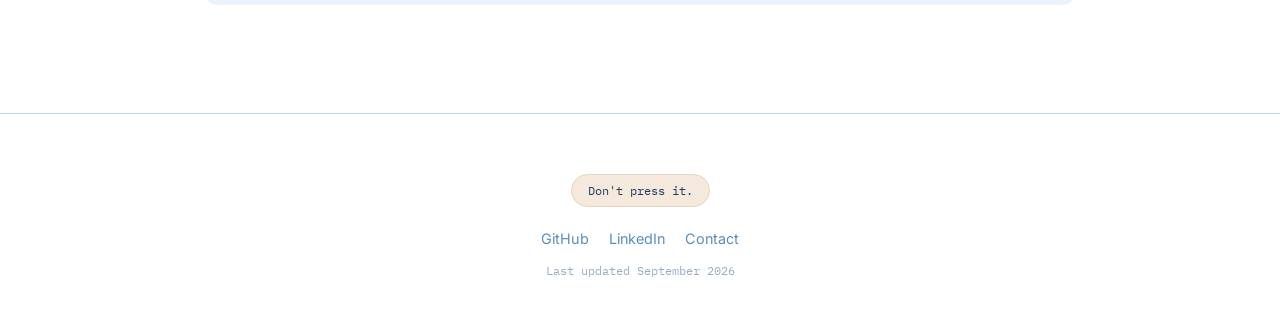
==== commit c33f7826: "archive some case studies" ====
--- a/index.html
+++ b/index.html
@@ -23,7 +23,7 @@
     <ul class="nav-links">
       <li><a href="case-studies/index.html">Case Studies</a></li>
       <li><a href="about.html">About</a></li>
-      <li><a href="https://drive.google.com/file/d/1UTaKH7hEgYopthcgg3RFJcfNHOlt4HZT/view?usp=sharing" target="_blank" rel="noopener">Resume</a></li>
+      <li><a href="https://drive.google.com/file/d/1rz07dSJLbTszyicRcccmX44-TskMjExK/view?usp=sharing" target="_blank" rel="noopener">Resume</a></li>
       <li><a href="mailto:veronique.gunawan@gmail.com">Contact</a></li>
     </ul>
   </div>
@@ -43,6 +43,19 @@
   <span class="section-label">Selected case studies</span>
   <div class="card-grid">
 
+    <a class="case-card" href="case-studies/library-redesign.html">
+      <div class="case-card__image">UW Libraries cover image<br>assets/images/library-redesign/cover.jpg</div>
+      <div class="case-card__body">
+      <div>
+        <span class="tag tag-pm">Stakeholder Management</span><span class="tag">Information Architecture</span><span class="tag">Team Lead</span>
+      </div>
+      <h3>UW Libraries: making impact easier to understand</h3>
+      <p class="hook">Led a 3-person team redesigning UW Libraries' Quick Facts &amp; Data page — real sponsor, two rounds of stakeholder feedback, and an IT feasibility constraint along the way.</p>
+      <div class="stat-line"><b>9</b> heuristic issues identified across the original page, each addressed in the redesign</div>
+      <span class="card-arrow">Read case study →</span>
+      </div>
+    </a>
+
     <a class="case-card" href="case-studies/fandubs.html">
       <div class="case-card__image">Fandubs cover image<br>assets/images/fandubs/cover.jpg</div>
       <div class="case-card__body">
@@ -51,7 +64,7 @@
       </div>
       <h3>Fandubs: designing safer social spaces for isolated students</h3>
       <p class="hook">Led a four-person team’s research and product direction for a hybrid event and avatar app that helps fandom students connect with less social pressure.</p>
-      <div class="stat-line"> Identified 4 barriers to connection: stigma, anxiety, time, and the online-to-IRL gap</div>
+      <div class="stat-line">Identified 4 barriers to connection: stigma, anxiety, time, and the online-to-IRL gap</div>
       <span class="card-arrow">Read case study →</span>
       </div>
     </a>
@@ -65,19 +78,6 @@
       <h3>Where-How: a contextual UI guide for confusing interfaces</h3>
       <p class="hook">An AI assistant that reads what's on your screen and visually guides you to what you need using a red circle, an arrow, and plain-language explanation. Prototype built, PRD in progress.</p>
       <div class="stat-line"><b>10</b> feature requirements defined across P0/P1 scope before any code was written</div>
-      <span class="card-arrow">Read case study →</span>
-      </div>
-    </a>
-
-    <a class="case-card" href="case-studies/athena-patient.html">
-      <div class="case-card__image">AthenaPatient cover image<br>assets/images/athena-patient/cover.jpg</div>
-      <div class="case-card__body">
-      <div>
-        <span class="tag">UX Research</span><span class="tag tag-pm">Product Design</span><span class="tag">Solo</span>
-      </div>
-      <h3>AthenaPatient: a 4.9-star app hiding real failures</h3>
-      <p class="hook">Identified a systemic gap between the app and web portal through usability testing and App Store review analysis. Redesigned six missing features to keep patients in-app.</p>
-      <div class="stat-line"><b>4.9★</b> rating hiding a pattern of broken core features</div>
       <span class="card-arrow">Read case study →</span>
       </div>
     </a>
@@ -145,7 +145,7 @@
     <h2>Let's make something actually useful.</h2>
     <p>I graduate in June 2027 and am seeking full-time product design, UX, and product management roles. I’m also open to part-time internships during the academic year. If you're working on something that matters to real people, I'd love to talk.</p>
     <a href="mailto:veronique.gunawan@gmail.com" class="btn btn-primary">Get in touch</a>
-    <a href="https://drive.google.com/file/d/1UTaKH7hEgYopthcgg3RFJcfNHOlt4HZT/view?usp=sharing" target="_blank" rel="noopener" class="btn btn-secondary">View Resume</a>
+    <a href="https://drive.google.com/file/d/1rz07dSJLbTszyicRcccmX44-TskMjExK/view?usp=sharing" target="_blank" rel="noopener" class="btn btn-secondary">View Resume</a>
   </div>
 </section>
 
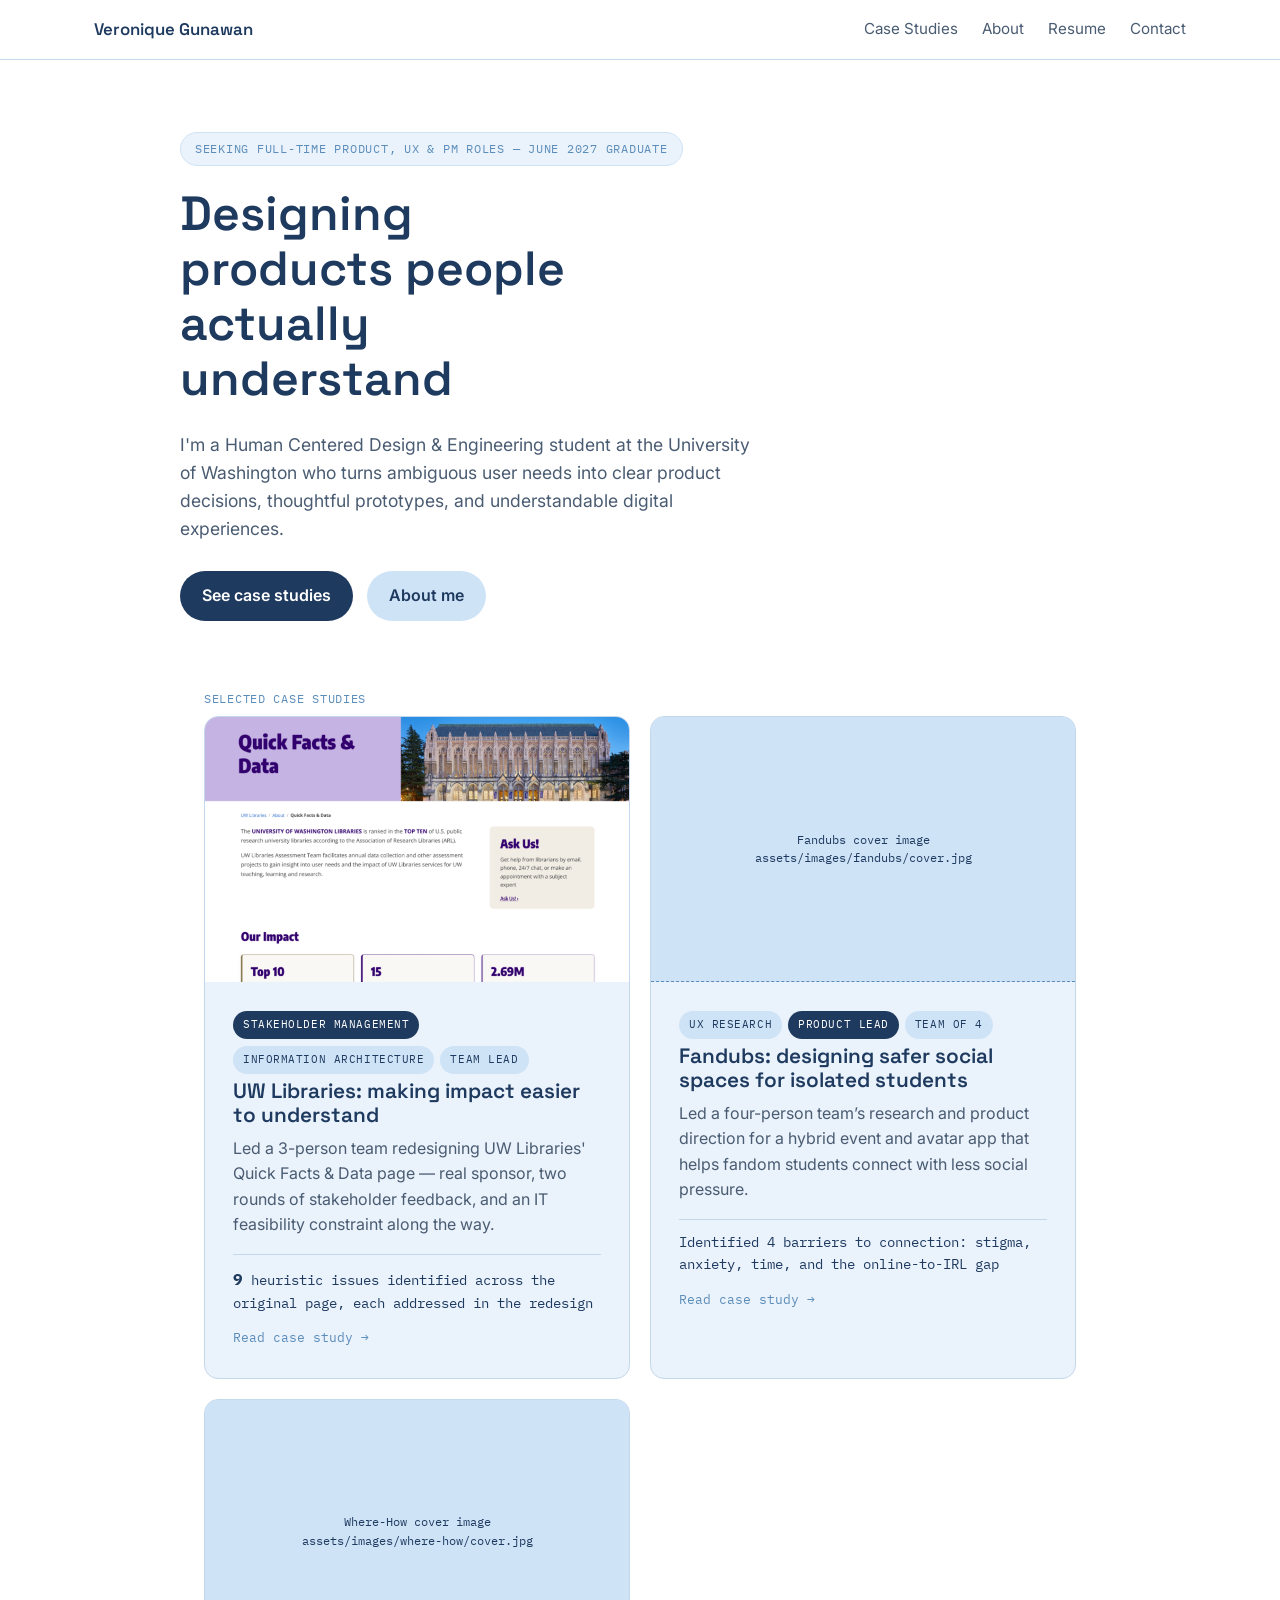
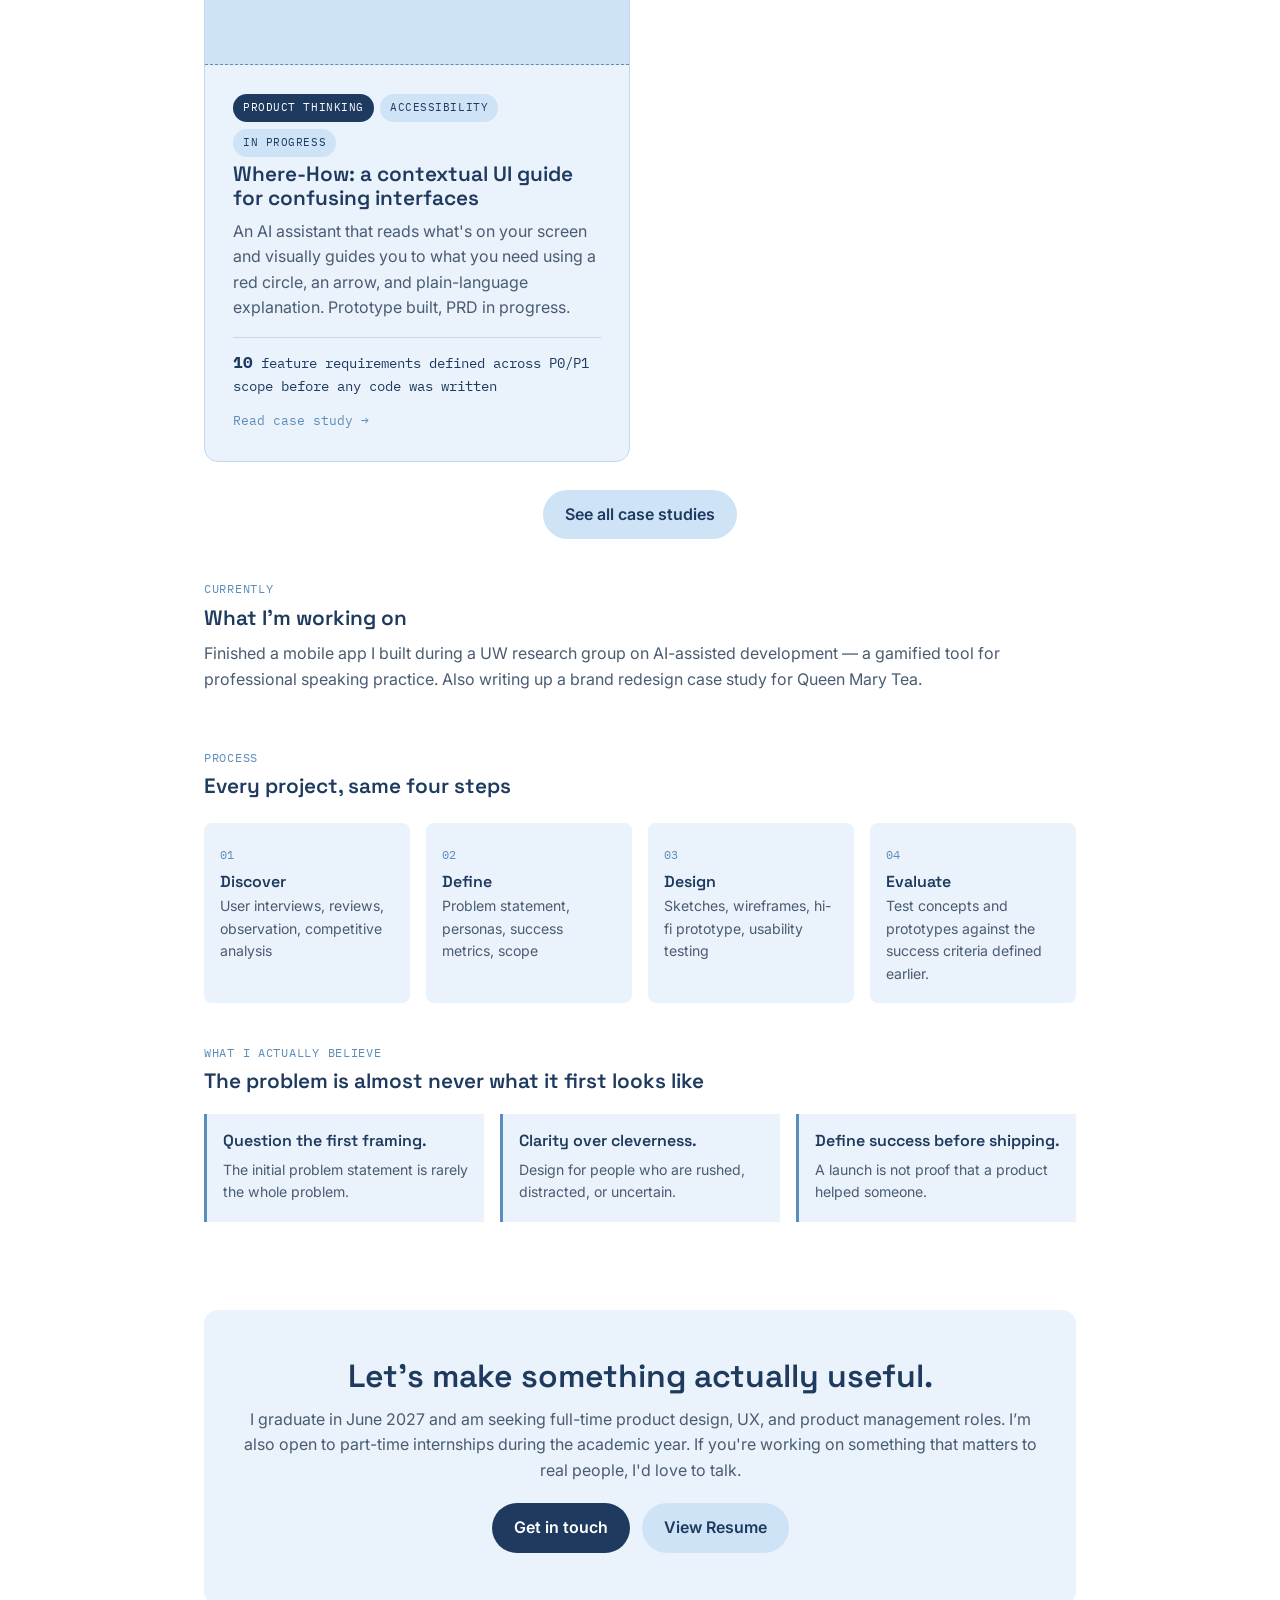
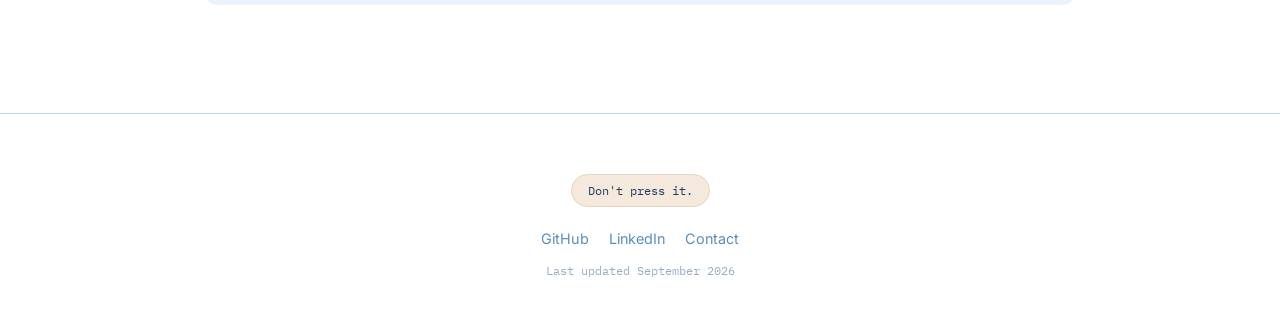
==== commit bedc3df8: "add library cover image" ====
--- a/index.html
+++ b/index.html
@@ -44,7 +44,7 @@
   <div class="card-grid">
 
     <a class="case-card" href="case-studies/library-redesign.html">
-      <div class="case-card__image">UW Libraries cover image<br>assets/images/library-redesign/cover.jpg</div>
+      <div class="case-card__image case-card__image--library"><img src="assets/images/library-redesign-cover.png" alt="UW Libraries case study cover"></div>
       <div class="case-card__body">
       <div>
         <span class="tag tag-pm">Stakeholder Management</span><span class="tag">Information Architecture</span><span class="tag">Team Lead</span>
--- a/assets/css/style.css
+++ b/assets/css/style.css
@@ -313,6 +313,11 @@
 
 .case-card__image img { width: 100%; height: 100%; object-fit: cover; border-radius: 0; }
 
+.case-card__image--library {
+  padding: 0;
+  border-bottom: none;
+}
+
 .case-card__body { padding: 28px; }
 
 .case-card h3 { margin-bottom: 8px; font-size: 1.3rem; }
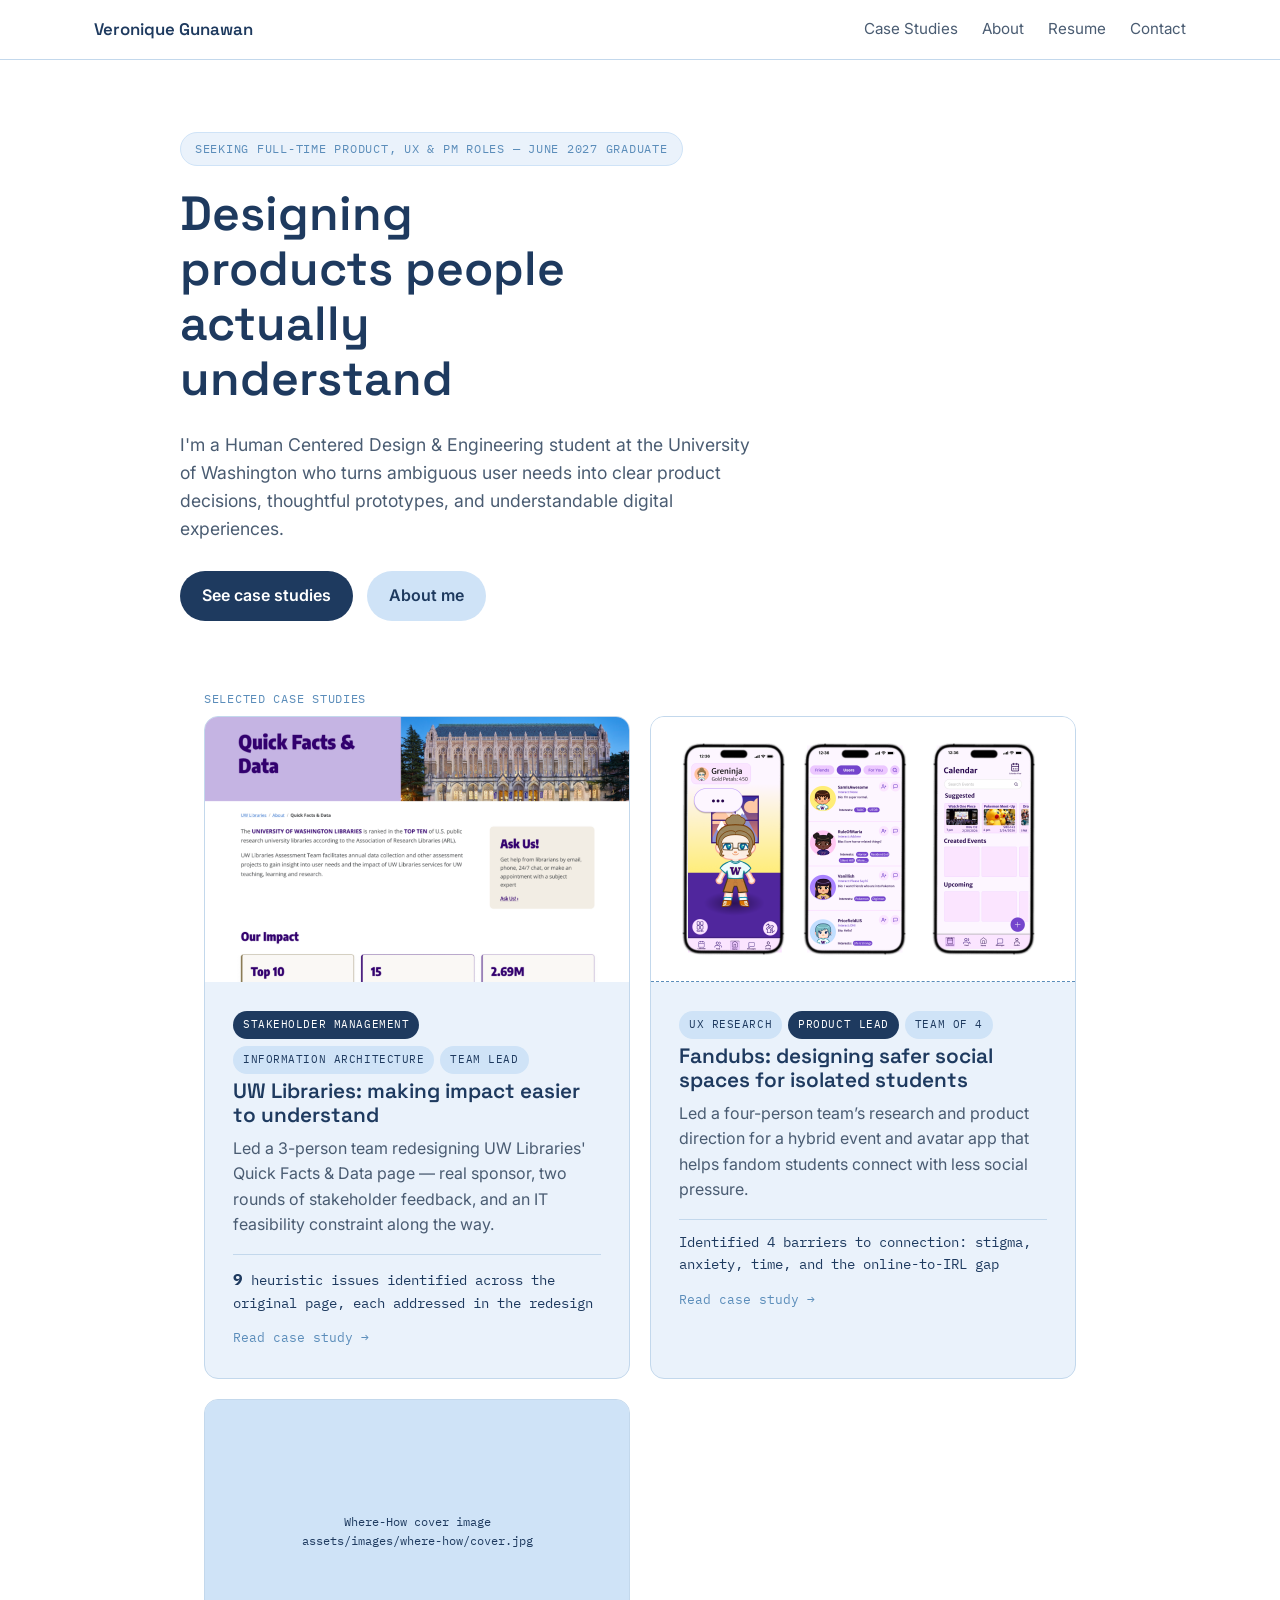
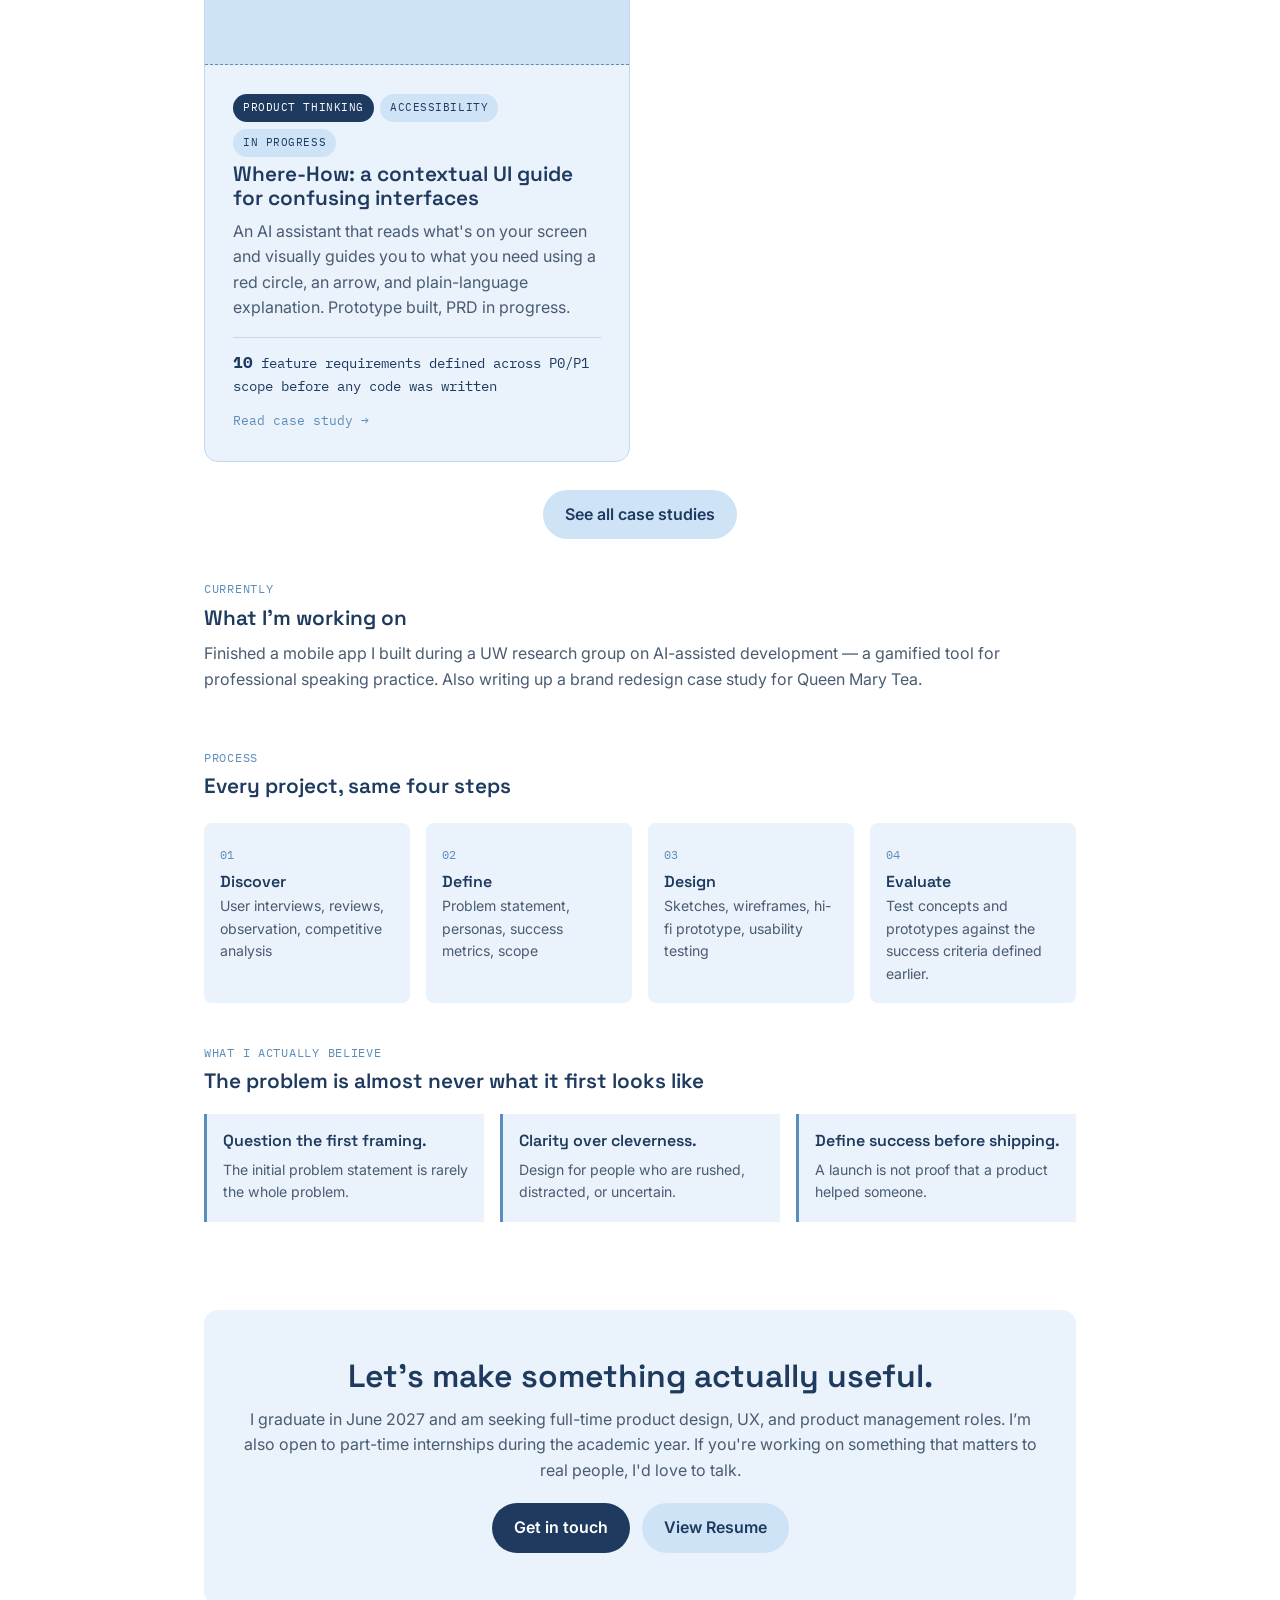
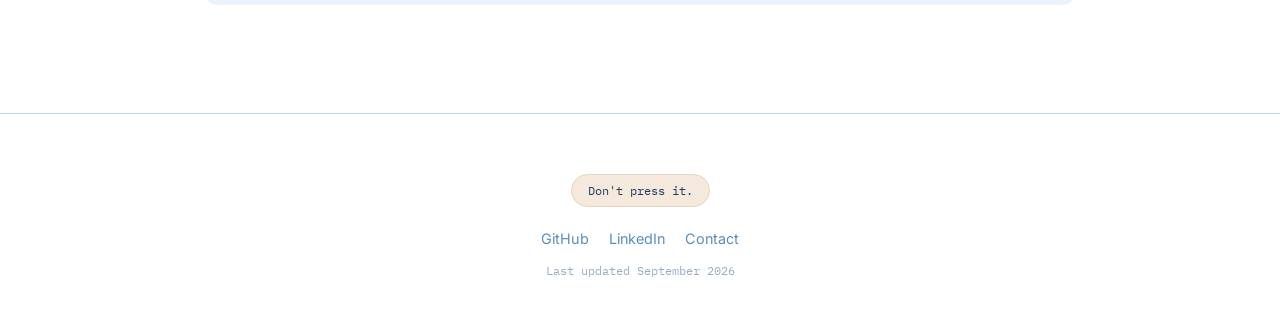
==== commit 68cac5a1: "add fandubs card cover" ====
--- a/index.html
+++ b/index.html
@@ -44,7 +44,7 @@
   <div class="card-grid">
 
     <a class="case-card" href="case-studies/library-redesign.html">
-      <div class="case-card__image case-card__image--library"><img src="assets/images/library-redesign-cover.png" alt="UW Libraries case study cover"></div>
+      <div class="case-card__image case-card__image--library"><img src="assets/images/library-redesign/cover.png" alt="UW Libraries case study cover"></div>
       <div class="case-card__body">
       <div>
         <span class="tag tag-pm">Stakeholder Management</span><span class="tag">Information Architecture</span><span class="tag">Team Lead</span>
@@ -57,7 +57,7 @@
     </a>
 
     <a class="case-card" href="case-studies/fandubs.html">
-      <div class="case-card__image">Fandubs cover image<br>assets/images/fandubs/cover.jpg</div>
+      <div class="case-card__image case-card__image--fandubs"><img src="assets/images/fandubs/cover.png" alt="Fandubs case study cover"></div>
       <div class="case-card__body">
       <div>
         <span class="tag">UX Research</span><span class="tag tag-pm">Product Lead</span><span class="tag">Team of 4</span>
--- a/assets/css/style.css
+++ b/assets/css/style.css
@@ -318,6 +318,8 @@
   border-bottom: none;
 }
 
+.case-card__image--fandubs { background: var(--white); }
+
 .case-card__body { padding: 28px; }
 
 .case-card h3 { margin-bottom: 8px; font-size: 1.3rem; }
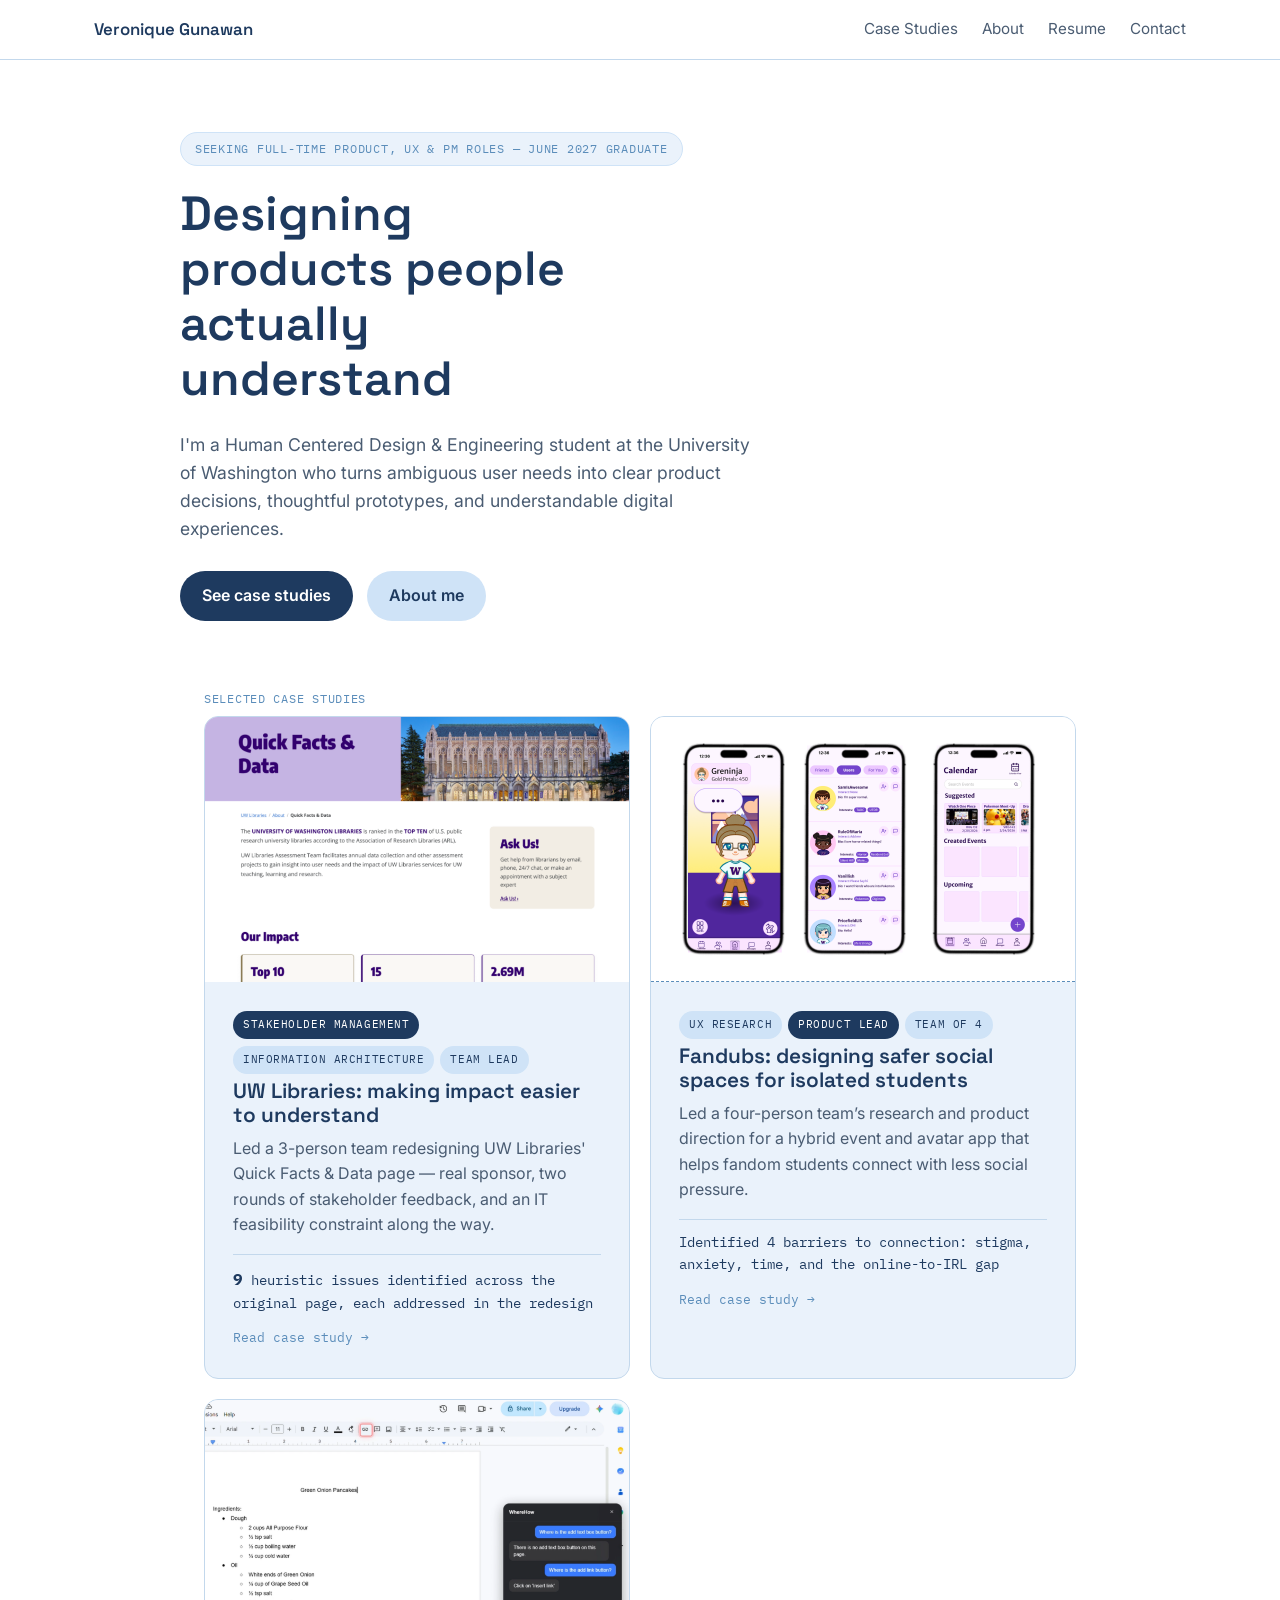
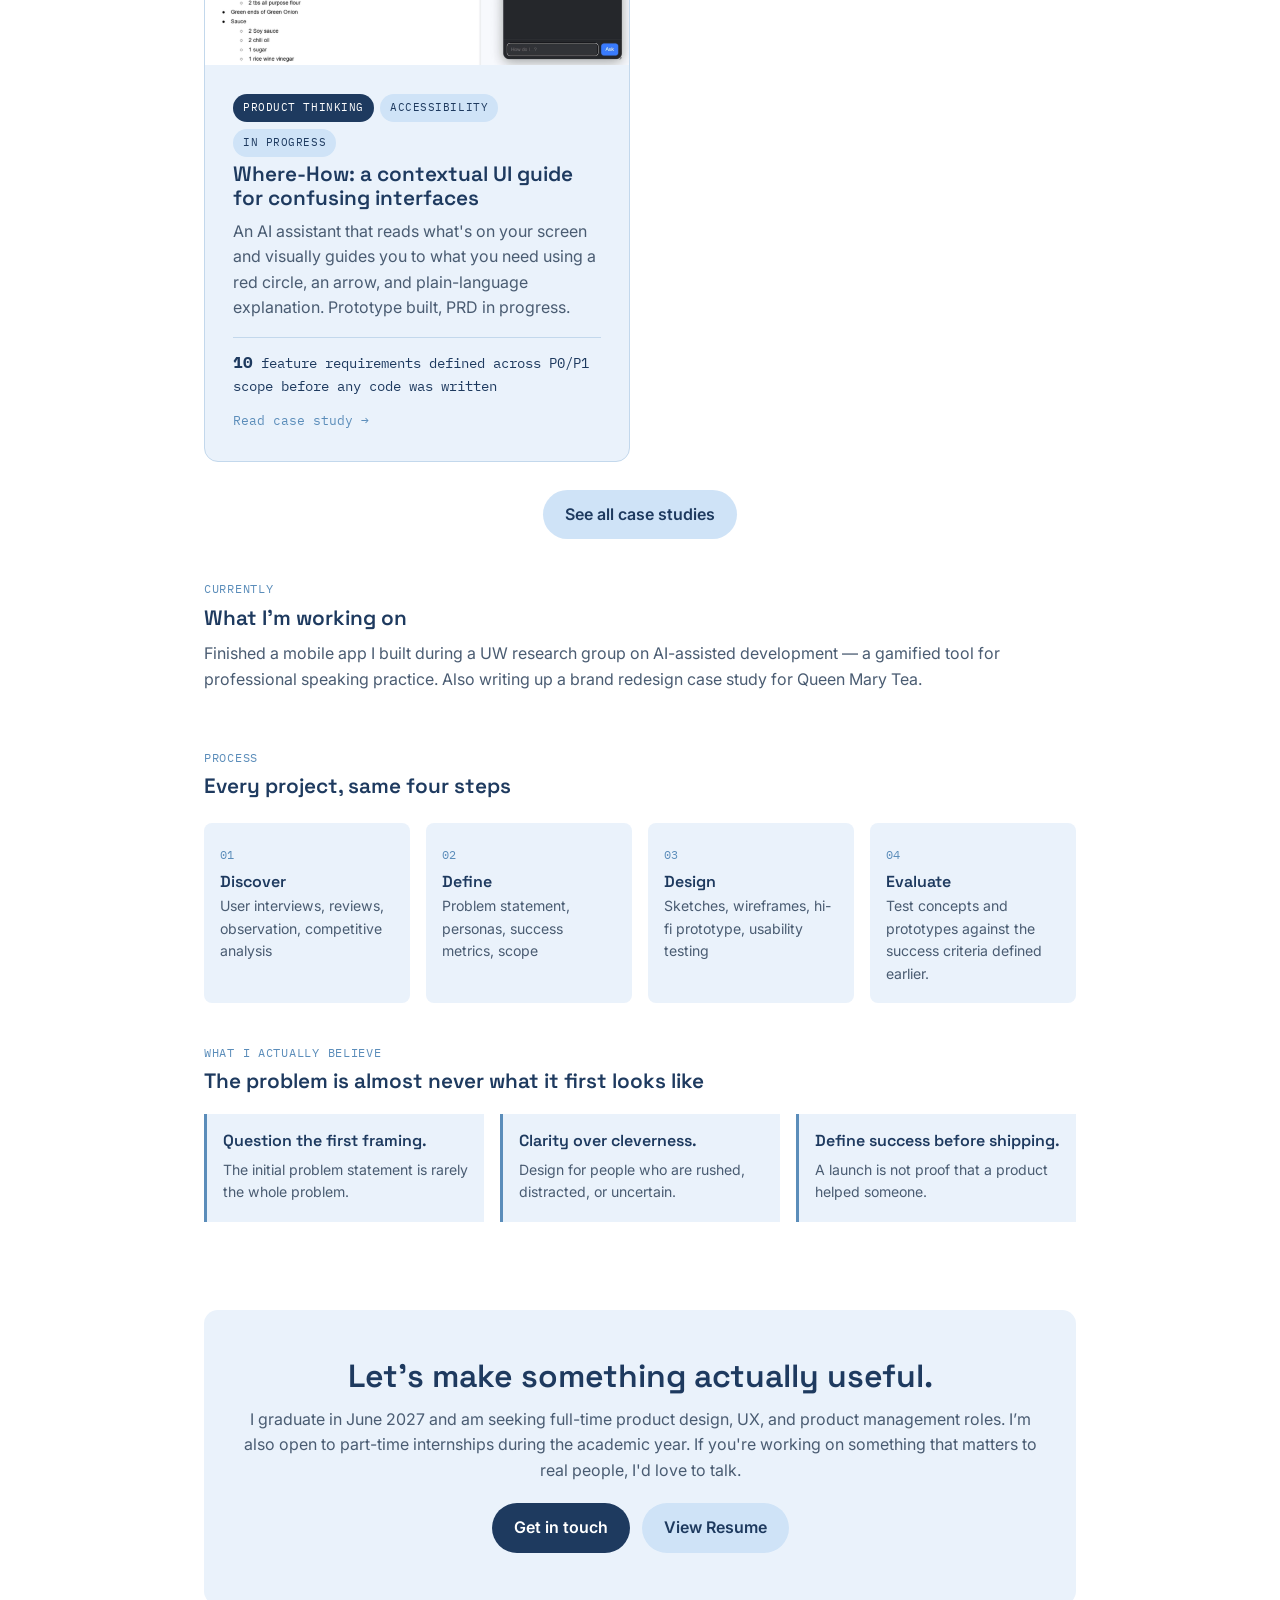
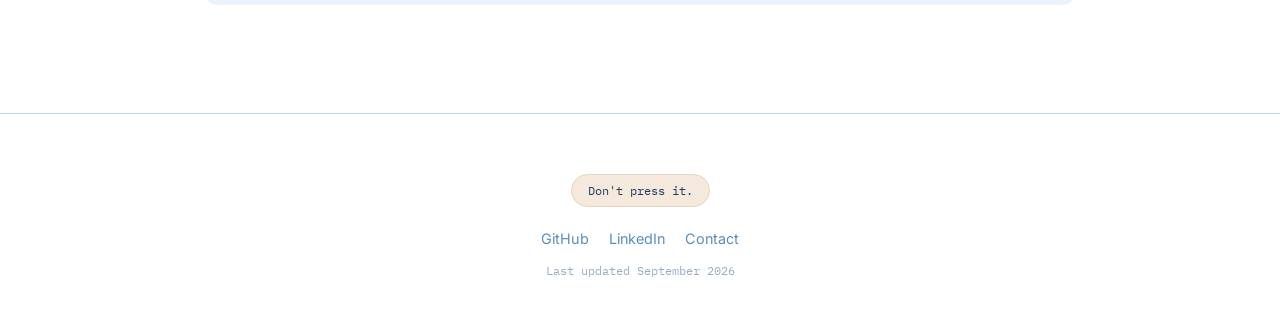
==== commit 3531883e: "update images in archive" ====
--- a/index.html
+++ b/index.html
@@ -70,7 +70,7 @@
     </a>
 
     <a class="case-card" href="case-studies/where-how.html">
-      <div class="case-card__image">Where-How cover image<br>assets/images/where-how/cover.jpg</div>
+      <div class="case-card__image case-card__image--wherehow"><img src="assets/images/wherehow/cover.png" alt="Where-How case study cover"></div>
       <div class="case-card__body">
       <div>
         <span class="tag tag-pm">Product Thinking</span><span class="tag">Accessibility</span><span class="tag">In Progress</span>
--- a/assets/css/style.css
+++ b/assets/css/style.css
@@ -320,6 +320,35 @@
 
 .case-card__image--fandubs { background: var(--white); }
 
+.case-card__image--wherehow {
+  padding: 0;
+  border-bottom: none;
+}
+
+.case-card__image--seapple {
+  padding: 0;
+  border-bottom: none;
+}
+
+.case-card__image--seapple video {
+  width: 100%;
+  height: 100%;
+  object-fit: cover;
+  border-radius: 0;
+}
+
+.case-card__image--queenmary {
+  background: var(--white);
+  padding: 0;
+  border-bottom: none;
+}
+
+.case-card__image--athena {
+  background: var(--white);
+  padding: 0;
+  border-bottom: none;
+}
+
 .case-card__body { padding: 28px; }
 
 .case-card h3 { margin-bottom: 8px; font-size: 1.3rem; }
